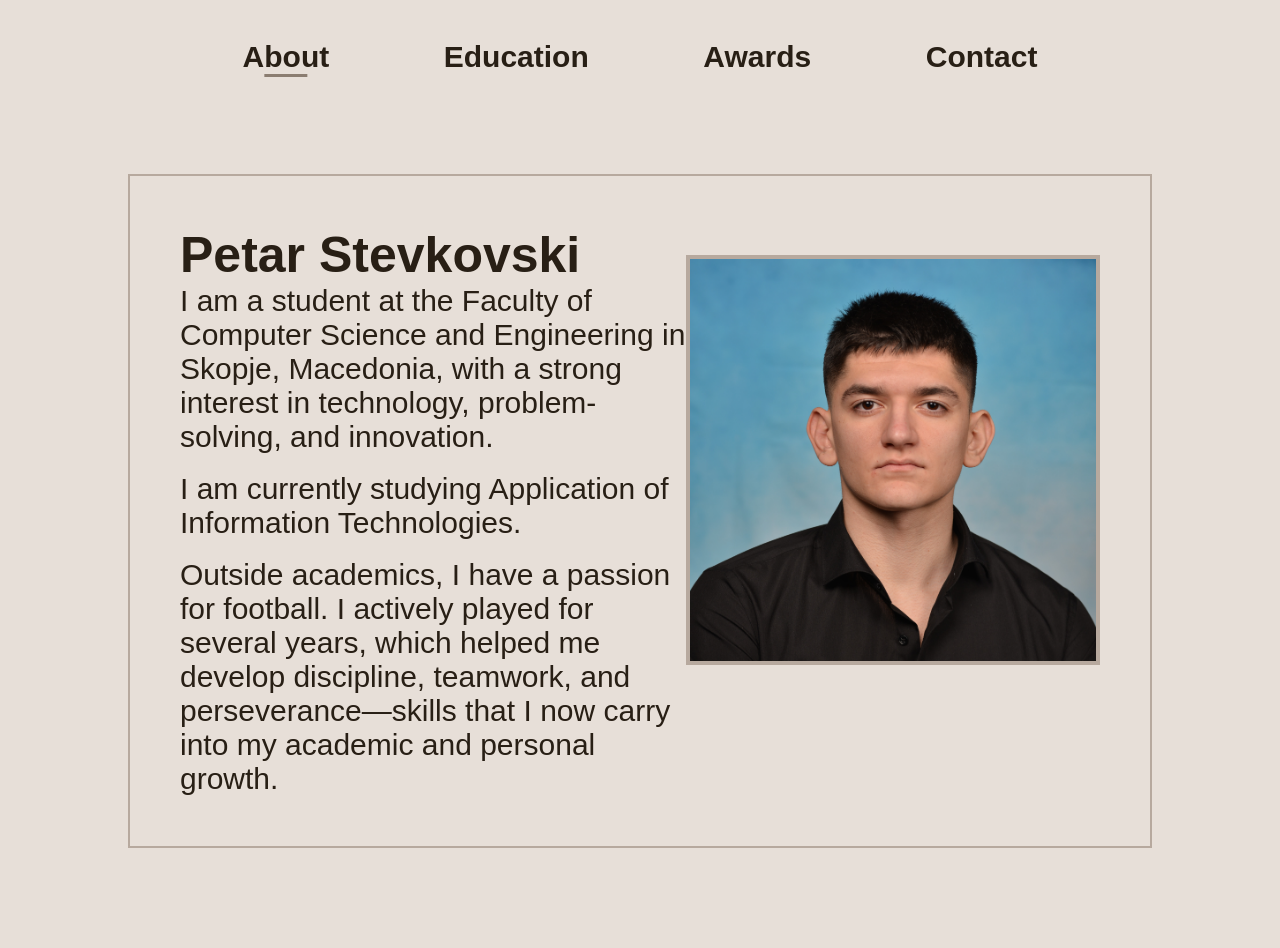
==== index.html @ 26a43f7d "Initial commit" ====
<!DOCTYPE html>
<html lang="en">
<head>
    <meta charset="UTF-8" />
    <title>About</title>
    <link rel="stylesheet" href="style.css" />
</head>
<body>
<nav class="menu">
    <ul class="nav-links">
        <li><a class="current" href="index.html">About</a></li>
        <li><a href="education.html">Education</a></li>
        <li><a href="awards.html">Awards</a></li>
        <li><a href="contact.html">Contact</a></li>
    </ul>
</nav>

<section class="content">
    <div class="content-text">
        <h1>Petar Stevkovski</h1>
        <p>I am a student at the Faculty of Computer Science and Engineering in Skopje, Macedonia, with a strong interest in technology, problem-solving, and innovation.</p>
        <br>
        <p>I am currently studying Application of Information Technologies.</p>
        <br>
        <p>Outside academics, I have a passion for football. I actively played for several years,
            which helped me develop discipline, teamwork, and perseverance—skills that I now carry into my academic and personal growth.</p>
    </div>
    <div class="content-image">
        <img src="images/me.jpg" alt="Petar Stevkovski" />
    </div>
</section>
</body>
</html>
---- style.css ----
*{
    padding: 0;
    margin: 0;
    box-sizing: border-box;
}

html {
    font-size: 16px;
}

body{
    background-color: #e7dfd8;
    font-family: 'Agrandir', 'Segoe UI', Tahoma, Geneva, Verdana, sans-serif;
    color: #281f15;
}

@font-face {
    font-family: 'Agrandir';
    src: url('fonts/Agrandir-Regular.otf') format('opentype');
    font-weight: normal;
    font-style: normal;
    font-display: swap;
}

.menu{
    display: flex;
    justify-content: center;
    align-items: center;
    width: 80%;
    margin: 2.5rem auto;
}

.nav-links{
    list-style-type: none;
    display: flex;
    flex: 1;
    justify-content: space-evenly;
}

.nav-links li a {
    color: #281f15;
    text-decoration: none;
    font-size: 1.875rem;
    position: relative;
    transition: color 0.3s ease;
    font-weight: bold;
}

.nav-links li a::after {
    content: '';
    position: absolute;
    width: 100%;
    transform: scaleX(0);
    height: 0.1875rem;
    bottom: -0.25rem;
    left: 0;
    background-color: #654f3a;
    transform-origin: right;
    transition: transform 0.3s ease;
}

.nav-links li a:hover::after {
    transform: scaleX(1);
    transform-origin: left;
}

.nav-links li a:hover {
    color: #654f3a;
}

.nav-links li a.current {
    color: #281f15 !important;
}

.nav-links li a.current::after {
    content: '';
    position: absolute;
    width: 50%;
    height: 0.1875rem;
    bottom: -0.25rem;
    left: 50%;
    background-color: #8b7d71;
    transform: translateX(-50%) scaleX(1);
    transform-origin: center;
    max-width: 3.75rem;
    min-width: 1.875rem;
}

.content{
    width: 80%;
    margin: 6.25rem auto;
    display: flex;
    border: 0.125rem solid #b7a99e;
    padding: 3.125rem;
    justify-content: space-between;
}

.content-text{
    display: flex;
    flex: 1.1;
    flex-direction: column;
}

.content-image {
    flex: 0.9;
    display: flex;
    justify-content: flex-end;
    align-items: center;
    height: 29.25rem;
}

.awards-image{
    height: 36.875rem;
}

.content-image img {
    max-height: 100%;
    max-width: 100%;
    height: auto;
    width: auto;
    display: block;
    border: 0.25rem solid #b7a99e;
    object-fit: contain;
}

.content-text h1{
    font-size: 3.125rem;
}

.content-text p{
    font-size: 1.875rem;
}

.contact-text ul {
    list-style: none;
    padding-left: 0;
    font-size: 1.5625rem;
}

.contact-icon {
    width: 2rem;
    height: 2rem;
    vertical-align: middle;
    margin-right: 0.625rem;
}

.contact-text ul li {
    display: flex;
    align-items: center;
    margin-bottom: 0.9375rem;
}

.contact-text ul li:last-child {
    margin-bottom: 0;
}

.contact-text ul li a {
    color: #281f15;
    font-size: 1.875rem;
    text-decoration: none;
    line-height: 2rem;
    transition: color 0.3s ease;
    cursor: pointer;
}

.contact-text ul li:last-child a {
    padding-top: 0.375rem;
}

.contact-text ul li a:hover {
    color: #654f3a;
}

.awards-text p {
    margin-bottom: 1.5em;
}

.awards-text p:last-child {
    margin-bottom: 0;
}

.education-text p.year{
    font-weight: bold;
}

.education-block {
    padding-bottom: 1.25rem;
    margin-bottom: 1.25rem;
    border-bottom: 0.125rem solid #b7a99e;
}

.education-block:last-child {
    border-bottom: none;
    margin-bottom: 0;
    padding-bottom: 0;
}

/* Responsive adjustments */
@media (max-width: 1200px) {
    .content, .menu {
        width: 98%;
        padding: 2.5rem;
        margin: 2.5rem auto;
    }
    .content-image {
        height: 22rem;
    }
    .awards-image {
        height: 28rem;
    }
    .content-text h1 {
        font-size: 2.5rem;
        line-height: 1.2;
    }
    .content-text p,
    .nav-links li a,
    .contact-text ul li a {
        font-size: 1.25rem;
        line-height: 1.5;
    }
}

@media (max-width: 900px) {
    .content, .menu {
        width: 100%;
        padding: 2rem;
        margin: 1.5rem auto;
    }
    .content {
        flex-direction: column;
        gap: 2rem;
    }
    .content-image,
    .awards-image {
        height: 18rem;
        margin-bottom: 1rem;
    }
    .content-text h1 {
        font-size: 2rem;
    }
    .nav-links {
        flex-direction: column;
        align-items: center;
        gap: 1rem;
    }
    .nav-links li a {
        font-size: 1.125rem;
        margin-bottom: 0.5rem;
    }
}

@media (max-width: 768px) {
    .content, .menu {
        padding: 1.5rem;
        margin: 1rem auto;
    }
    .content {
        flex-direction: column;
        gap: 1.5rem;
    }
    .content-image,
    .awards-image {
        height: 13rem;
        margin-bottom: 1rem;
    }
    .content-text h1 {
        font-size: 1.5rem;
    }
    .content-text p,
    .nav-links li a,
    .contact-text ul li a {
        font-size: 1rem;
    }
    .nav-links {
        gap: 0.5rem;
    }
}

@media (max-width: 480px) {
    .content, .menu {
        padding: 1rem;
        width: 100%;
        margin: 0.5rem auto;
    }
    .content {
        flex-direction: column;
        gap: 1rem;
        border-width: 0.0625rem;
        padding: 0.5rem;
    }
    .content-image,
    .awards-image {
        height: 8rem;
        margin-bottom: 0.5rem;
    }
    .content-text h1 {
        font-size: 1.125rem;
    }
    .content-text p,
    .nav-links li a,
    .contact-text ul li a {
        font-size: 0.875rem;
        line-height: 1.4;
    }
    .nav-links {
        gap: 0.25rem;
    }
    .contact-text ul li {
        margin-bottom: 0.5rem;
    }
    .education-block {
        padding-bottom: 0.5rem;
        margin-bottom: 0.5rem;
    }
}
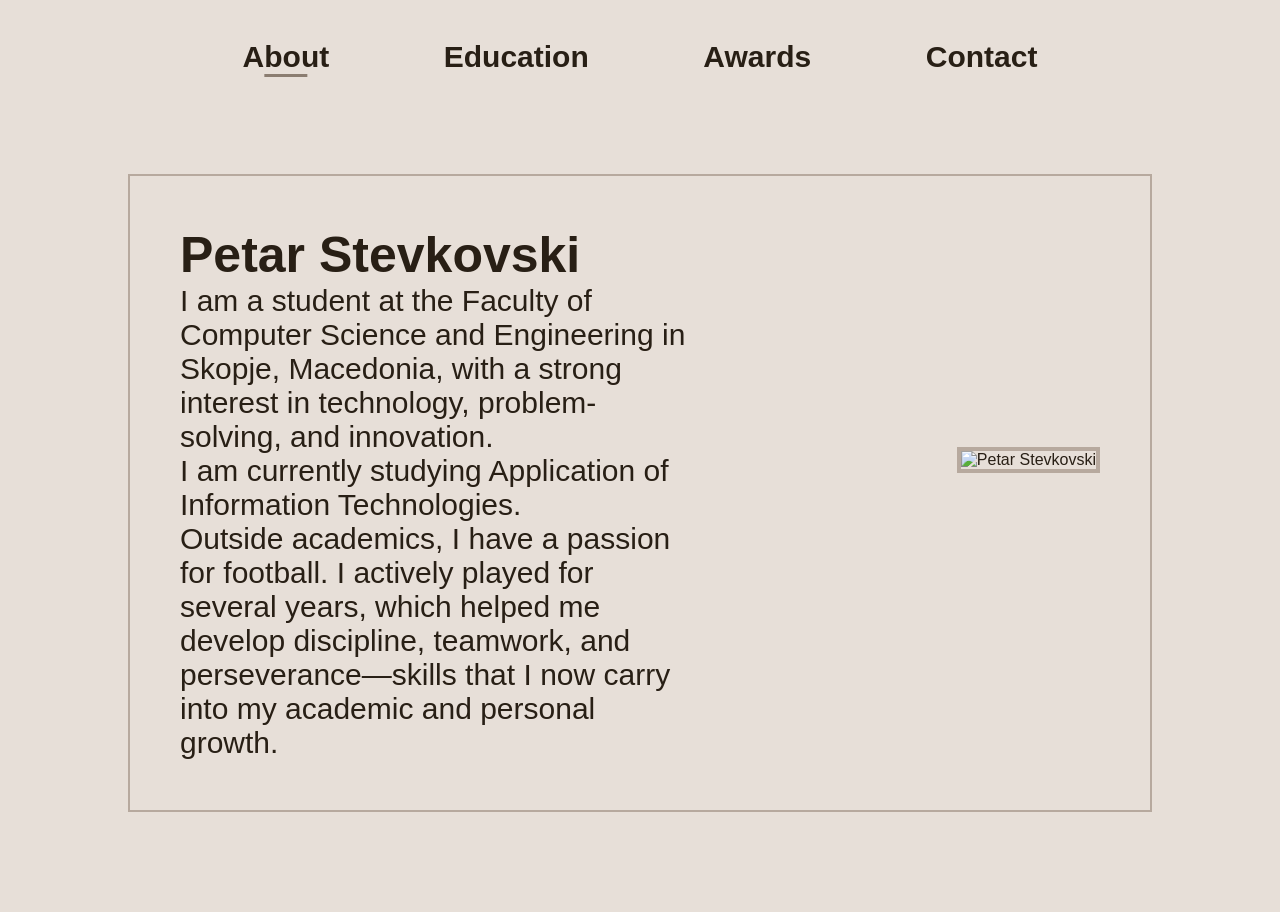
==== commit 619882b9: "add favicon and meta tags to all pages" ====
--- a/index.html
+++ b/index.html
@@ -2,8 +2,14 @@
 <html lang="en">
 <head>
     <meta charset="UTF-8" />
-    <title>About</title>
+    <title>Petar Stevkovski – About</title>
     <link rel="stylesheet" href="style.css" />
+    <meta name="viewport" content="width=device-width, initial-scale=1.0" />
+    <meta name="description" content="Personal website of Petar Stevkovski, CS student at FINKI." />
+    <link rel="apple-touch-icon" sizes="180x180" href="/apple-touch-icon.png">
+    <link rel="icon" type="image/png" sizes="32x32" href="/favicon-32x32.png">
+    <link rel="icon" type="image/png" sizes="16x16" href="/favicon-16x16.png">
+    <link rel="manifest" href="/site.webmanifest">
 </head>
 <body>
 <nav class="menu">
@@ -16,17 +22,15 @@
 </nav>
 
 <section class="content">
-    <div class="content-text">
+    <div class="content-text about-text">
         <h1>Petar Stevkovski</h1>
         <p>I am a student at the Faculty of Computer Science and Engineering in Skopje, Macedonia, with a strong interest in technology, problem-solving, and innovation.</p>
-        <br>
         <p>I am currently studying Application of Information Technologies.</p>
-        <br>
         <p>Outside academics, I have a passion for football. I actively played for several years,
             which helped me develop discipline, teamwork, and perseverance—skills that I now carry into my academic and personal growth.</p>
     </div>
     <div class="content-image">
-        <img src="images/me.jpg" alt="Petar Stevkovski" />
+        <img src="images/me.webp" alt="Petar Stevkovski" />
     </div>
 </section>
 </body>
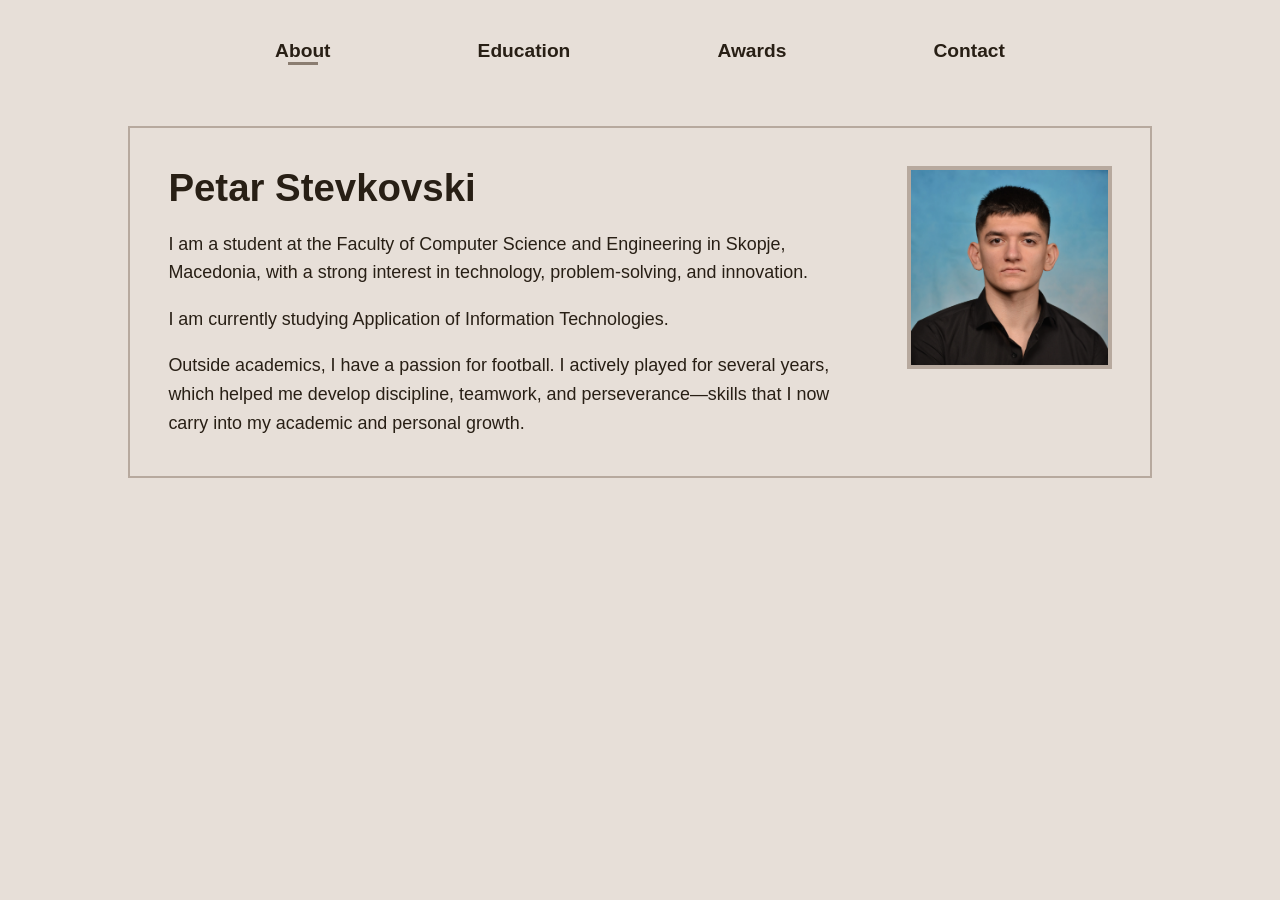
==== commit cdbd5ed4: "improve mobile layout and navigation" ====
--- a/index.html
+++ b/index.html
@@ -2,27 +2,30 @@
 <html lang="en">
 <head>
     <meta charset="UTF-8" />
-    <title>Petar Stevkovski – About</title>
+    <title>Petar Stevkovski</title>
     <link rel="stylesheet" href="style.css" />
     <meta name="viewport" content="width=device-width, initial-scale=1.0" />
-    <meta name="description" content="Personal website of Petar Stevkovski, CS student at FINKI." />
-    <link rel="apple-touch-icon" sizes="180x180" href="/apple-touch-icon.png">
-    <link rel="icon" type="image/png" sizes="32x32" href="/favicon-32x32.png">
-    <link rel="icon" type="image/png" sizes="16x16" href="/favicon-16x16.png">
-    <link rel="manifest" href="/site.webmanifest">
+    <meta name="description" content="Personal website of Petar Stevkovski, CS student at FCSE." />
+    <link rel="apple-touch-icon" sizes="180x180" href="apple-touch-icon.png">
+    <link rel="icon" type="image/png" sizes="32x32" href="favicon-32x32.png">
+    <link rel="icon" type="image/png" sizes="16x16" href="favicon-16x16.png">
+    <link rel="manifest" href="site.webmanifest">
 </head>
 <body>
+
 <nav class="menu">
+    <button class="nav-toggle" aria-label="Toggle navigation">☰</button>
     <ul class="nav-links">
-        <li><a class="current" href="index.html">About</a></li>
-        <li><a href="education.html">Education</a></li>
-        <li><a href="awards.html">Awards</a></li>
-        <li><a href="contact.html">Contact</a></li>
+        <li><a href="#about" data-page="about" class="current">About</a></li>
+        <li><a href="#education" data-page="education">Education</a></li>
+        <li><a href="#awards" data-page="awards">Awards</a></li>
+        <li><a href="#contact" data-page="contact">Contact</a></li>
     </ul>
 </nav>
 
-<section class="content">
+<section class="content page" id="about">
     <div class="content-text about-text">
+        <img src="images/me.webp" alt="Petar Stevkovski" class="about-img-mobile" />
         <h1>Petar Stevkovski</h1>
         <p>I am a student at the Faculty of Computer Science and Engineering in Skopje, Macedonia, with a strong interest in technology, problem-solving, and innovation.</p>
         <p>I am currently studying Application of Information Technologies.</p>
@@ -33,5 +36,121 @@
         <img src="images/me.webp" alt="Petar Stevkovski" />
     </div>
 </section>
+
+<section class="content page hidden" id="education">
+    <div class="content-text education-text">
+        <h1>Education</h1>
+
+        <div class="education-block">
+            <p class="year">2024 – Current</p>
+            <p>Bachelor of Science in Software Engineering and Information Technologies (240 ECTS), Faculty of Computer Science and Engineering</p>
+        </div>
+
+        <div class="education-block">
+            <p class="year">2020 – 2024</p>
+            <p>High School "Georgi Dimitrov", Skopje</p>
+            <p>Average grade: 4.97</p>
+        </div>
+
+        <div class="education-block">
+            <p class="year">2011 – 2020</p>
+            <p>Elementary School "Blazhe Koneski", Skopje</p>
+            <p>Average grade: 5.00</p>
+            <p>Certificate of praise for excellent success and behavior</p>
+        </div>
+    </div>
+</section>
+
+<section class="content page hidden" id="awards">
+    <div class="content-text education-text">
+        <h1>Awards</h1>
+
+        <div class="education-block">
+            <p class="year">2024</p>
+            <p>Second place in the RoboMac Junior 2024 competition in robotics, artificial intelligence, and electronics in the category autonomous mobile robotics.</p>
+        </div>
+
+        <div class="education-block">
+            <p class="year">2022</p>
+            <p>Second place in the regional English language competition for second-year high school students.</p>
+        </div>
+
+        <div class="education-block">
+            <p class="year">2018</p>
+            <p>Third place in Computer Technology at the 55th National Competition of Young Technicians and Natural Scientists of Macedonia.</p>
+        </div>
+    </div>
+</section>
+
+<section class="content page hidden" id="contact">
+    <div class="content-text contact-text">
+        <h1>Contact</h1>
+        <ul>
+            <li>
+                <img src="images/email.svg" alt="Email" class="contact-icon">
+                <a href="mailto:petar.stevkovski@students.finki.ukim.mk">petar.stevkovski@students.finki.ukim.mk</a>
+            </li>
+            <li>
+                <img src="images/github.svg" alt="GitHub" class="contact-icon">
+                <a href="https://github.com/p-stevkovski" target="_blank">p-stevkovski</a>
+            </li>
+            <li>
+                <img src="images/linkedin.svg" alt="LinkedIn" class="contact-icon">
+                <a href="https://www.linkedin.com/in/petar-stevkovski-819b53302/" target="_blank">Petar Stevkovski</a>
+            </li>
+        </ul>
+    </div>
+</section>
+
+<script>
+    const toggle = document.querySelector('.nav-toggle');
+    const navLinks = document.querySelector('.nav-links');
+    const pages = document.querySelectorAll('.page');
+    const navAnchors = document.querySelectorAll('.nav-links a');
+
+    toggle.addEventListener('click', () => {
+        navLinks.classList.toggle('open');
+        toggle.textContent = navLinks.classList.contains('open') ? '✕' : '☰';
+    });
+
+    function showPage(id) {
+        pages.forEach(p => p.classList.add('hidden'));
+        const target = document.getElementById(id);
+        if (target) target.classList.remove('hidden');
+
+        navAnchors.forEach(a => {
+            a.classList.toggle('current', a.dataset.page === id);
+        });
+
+        const titles = {
+            about: 'Petar Stevkovski – About',
+            education: 'Petar Stevkovski – Education',
+            awards: 'Petar Stevkovski – Awards',
+            contact: 'Petar Stevkovski – Contact'
+        };
+        document.title = titles[id] || 'Petar Stevkovski';
+
+        history.pushState(null, '', '#' + id);
+
+        navLinks.classList.remove('open');
+        toggle.textContent = '☰';
+    }
+
+    navAnchors.forEach(a => {
+        a.addEventListener('click', (e) => {
+            e.preventDefault();
+            showPage(a.dataset.page);
+        });
+    });
+
+    window.addEventListener('popstate', () => {
+        const id = location.hash.replace('#', '') || 'about';
+        showPage(id);
+    });
+
+    const initialPage = location.hash.replace('#', '') || 'about';
+    showPage(initialPage);
+</script>
+
 </body>
-</html>
+</html>
--- a/style.css
+++ b/style.css
@@ -2,6 +2,7 @@
     padding: 0;
     margin: 0;
     box-sizing: border-box;
+    -webkit-tap-highlight-color: transparent;
 }
 
 html {
@@ -22,11 +23,15 @@
     font-display: swap;
 }
 
+.hidden {
+    display: none !important;
+}
+
 .menu{
     display: flex;
     justify-content: center;
     align-items: center;
-    width: 80%;
+    width: min(80%, 1400px);
     margin: 2.5rem auto;
 }
 
@@ -40,7 +45,7 @@
 .nav-links li a {
     color: #281f15;
     text-decoration: none;
-    font-size: 1.875rem;
+    font-size: clamp(1rem, 1.5vw, 1.875rem);
     position: relative;
     transition: color 0.3s ease;
     font-weight: bold;
@@ -87,54 +92,62 @@
 }
 
 .content{
-    width: 80%;
-    margin: 6.25rem auto;
+    width: min(80%, 1400px);
+    margin: 4rem auto;
     display: flex;
     border: 0.125rem solid #b7a99e;
-    padding: 3.125rem;
+    padding: clamp(1.5rem, 3vw, 3.125rem);
     justify-content: space-between;
+    gap: 2rem;
 }
 
 .content-text{
     display: flex;
-    flex: 1.1;
+    flex: 1;
     flex-direction: column;
+    min-width: 0;
+}
+
+.about-text p {
+    margin-bottom: 1em;
+}
+
+.about-text p:last-child {
+    margin-bottom: 0;
 }
 
 .content-image {
-    flex: 0.9;
+    flex: 0 0 auto;
+    padding: 0 0 0 2rem;
     display: flex;
     justify-content: flex-end;
-    align-items: center;
-    height: 29.25rem;
-}
-
-.awards-image{
-    height: 36.875rem;
+    align-items: flex-start;
+}
+.about-img-mobile {
+    display: none;
 }
 
 .content-image img {
-    max-height: 100%;
-    max-width: 100%;
+    width: clamp(8rem, 16vw, 18rem);
     height: auto;
-    width: auto;
+    object-fit: contain;
+    border: 0.25rem solid #b7a99e;
     display: block;
-    border: 0.25rem solid #b7a99e;
-    object-fit: contain;
 }
 
 .content-text h1{
-    font-size: 3.125rem;
+    font-size: clamp(1.5rem, 3vw, 3.125rem);
+    margin-bottom: 0.5em;
 }
 
 .content-text p{
-    font-size: 1.875rem;
+    font-size: clamp(0.9rem, 1.4vw, 1.875rem);
+    line-height: 1.6;
 }
 
 .contact-text ul {
     list-style: none;
     padding-left: 0;
-    font-size: 1.5625rem;
 }
 
 .contact-icon {
@@ -142,6 +155,7 @@
     height: 2rem;
     vertical-align: middle;
     margin-right: 0.625rem;
+    flex-shrink: 0;
 }
 
 .contact-text ul li {
@@ -156,15 +170,12 @@
 
 .contact-text ul li a {
     color: #281f15;
-    font-size: 1.875rem;
+    font-size: clamp(0.9rem, 1.4vw, 1.875rem);
     text-decoration: none;
-    line-height: 2rem;
+    line-height: 1.5;
     transition: color 0.3s ease;
     cursor: pointer;
-}
-
-.contact-text ul li:last-child a {
-    padding-top: 0.375rem;
+    word-break: break-word;
 }
 
 .contact-text ul li a:hover {
@@ -195,115 +206,131 @@
     padding-bottom: 0;
 }
 
-/* Responsive adjustments */
-@media (max-width: 1200px) {
+.nav-toggle {
+    display: none;
+    background: none;
+    border: none;
+    font-size: 2rem;
+    cursor: pointer;
+    color: #281f15;
+}
+
+.nav-links li {
+    opacity: 1;
+    transform: translateY(0);
+    transition: opacity 0.3s ease, transform 0.3s ease;
+}
+
+@media (max-width: 768px) {
     .content, .menu {
-        width: 98%;
-        padding: 2.5rem;
-        margin: 2.5rem auto;
-    }
-    .content-image {
-        height: 22rem;
-    }
-    .awards-image {
-        height: 28rem;
+        width: 95%;
+    }
+    .menu {
+        padding: 0;
+        margin: 0.75rem auto 0.25rem;
+        flex-direction: column;
+        align-items: flex-start;
+        position: relative;
+    }
+    .content {
+        padding: 1.5rem;
+        margin: 0.25rem auto 1rem;
+        gap: 1rem;
     }
     .content-text h1 {
-        font-size: 2.5rem;
-        line-height: 1.2;
+        font-size: 1.75rem;
     }
     .content-text p,
-    .nav-links li a,
     .contact-text ul li a {
-        font-size: 1.25rem;
+        font-size: 1rem;
         line-height: 1.5;
     }
-}
-
-@media (max-width: 900px) {
-    .content, .menu {
-        width: 100%;
-        padding: 2rem;
-        margin: 1.5rem auto;
-    }
-    .content {
-        flex-direction: column;
-        gap: 2rem;
-    }
-    .content-image,
-    .awards-image {
-        height: 18rem;
-        margin-bottom: 1rem;
-    }
-    .content-text h1 {
-        font-size: 2rem;
+    .nav-toggle {
+        display: block;
     }
     .nav-links {
         flex-direction: column;
-        align-items: center;
+        width: 100%;
         gap: 1rem;
+        padding: 1rem 0;
+        max-height: 0;
+        overflow: hidden;
+        transition: max-height 0.3s ease;
     }
     .nav-links li a {
-        font-size: 1.125rem;
+        font-size: 1rem;
+    }
+    .nav-links.open {
+        max-height: 20rem;
+    }
+    .nav-links li {
+        opacity: 0;
+        transform: translateY(-0.5rem);
+    }
+    .nav-links.open li {
+        opacity: 1;
+        transform: translateY(0);
+    }
+}
+
+@media (max-width: 480px) {
+    .content, .menu {
+        width: 95%;
+    }
+    .nav-toggle {
+        font-size: 2.25rem;
+    }
+    .nav-links {
+        padding: 0;
+    }
+    .nav-links li {
+        text-align: right;
+    }
+
+    .nav-links li:first-child {
+        margin-top: 0.5rem;
+    }
+
+    .nav-links li:last-child {
         margin-bottom: 0.5rem;
     }
-}
-
-@media (max-width: 768px) {
-    .content, .menu {
-        padding: 1.5rem;
-        margin: 1rem auto;
+
+    .nav-links li a {
+        font-size: 1.25rem;
+    }
+
+    .menu {
+        padding: 0;
+        margin: 0.25rem auto 0.25rem;
+        margin-right: 0.5rem;
+        align-items: flex-end;
     }
     .content {
-        flex-direction: column;
-        gap: 1.5rem;
-    }
-    .content-image,
-    .awards-image {
-        height: 13rem;
-        margin-bottom: 1rem;
+        padding: 1rem;
+        margin: 0.25rem auto 0.5rem;
+        border-width: 0.0625rem;
+    }
+    .content-image {
+        display: none;
+    }
+    .about-img-mobile {
+        display: block;
+        float: right;
+        width: 7rem;
+        border: 0.25rem solid #b7a99e;
+        margin-left: 0.75rem;
+        margin-bottom: 0.5rem;
+    }
+    .content-text {
+        display: block;
     }
     .content-text h1 {
         font-size: 1.5rem;
     }
     .content-text p,
-    .nav-links li a,
     .contact-text ul li a {
         font-size: 1rem;
-    }
-    .nav-links {
-        gap: 0.5rem;
-    }
-}
-
-@media (max-width: 480px) {
-    .content, .menu {
-        padding: 1rem;
-        width: 100%;
-        margin: 0.5rem auto;
-    }
-    .content {
-        flex-direction: column;
-        gap: 1rem;
-        border-width: 0.0625rem;
-        padding: 0.5rem;
-    }
-    .content-image,
-    .awards-image {
-        height: 8rem;
-        margin-bottom: 0.5rem;
-    }
-    .content-text h1 {
-        font-size: 1.125rem;
-    }
-    .content-text p,
-    .nav-links li a,
-    .contact-text ul li a {
-        font-size: 0.875rem;
         line-height: 1.4;
-    }
-    .nav-links {
-        gap: 0.25rem;
     }
     .contact-text ul li {
         margin-bottom: 0.5rem;
@@ -311,5 +338,12 @@
     .education-block {
         padding-bottom: 0.5rem;
         margin-bottom: 0.5rem;
-    }
-}+        border-bottom-width: 0.0625rem;
+    }
+}
+
+@media (max-width: 360px) {
+    .contact-text ul li a {
+        font-size: 0.875rem;
+    }
+}
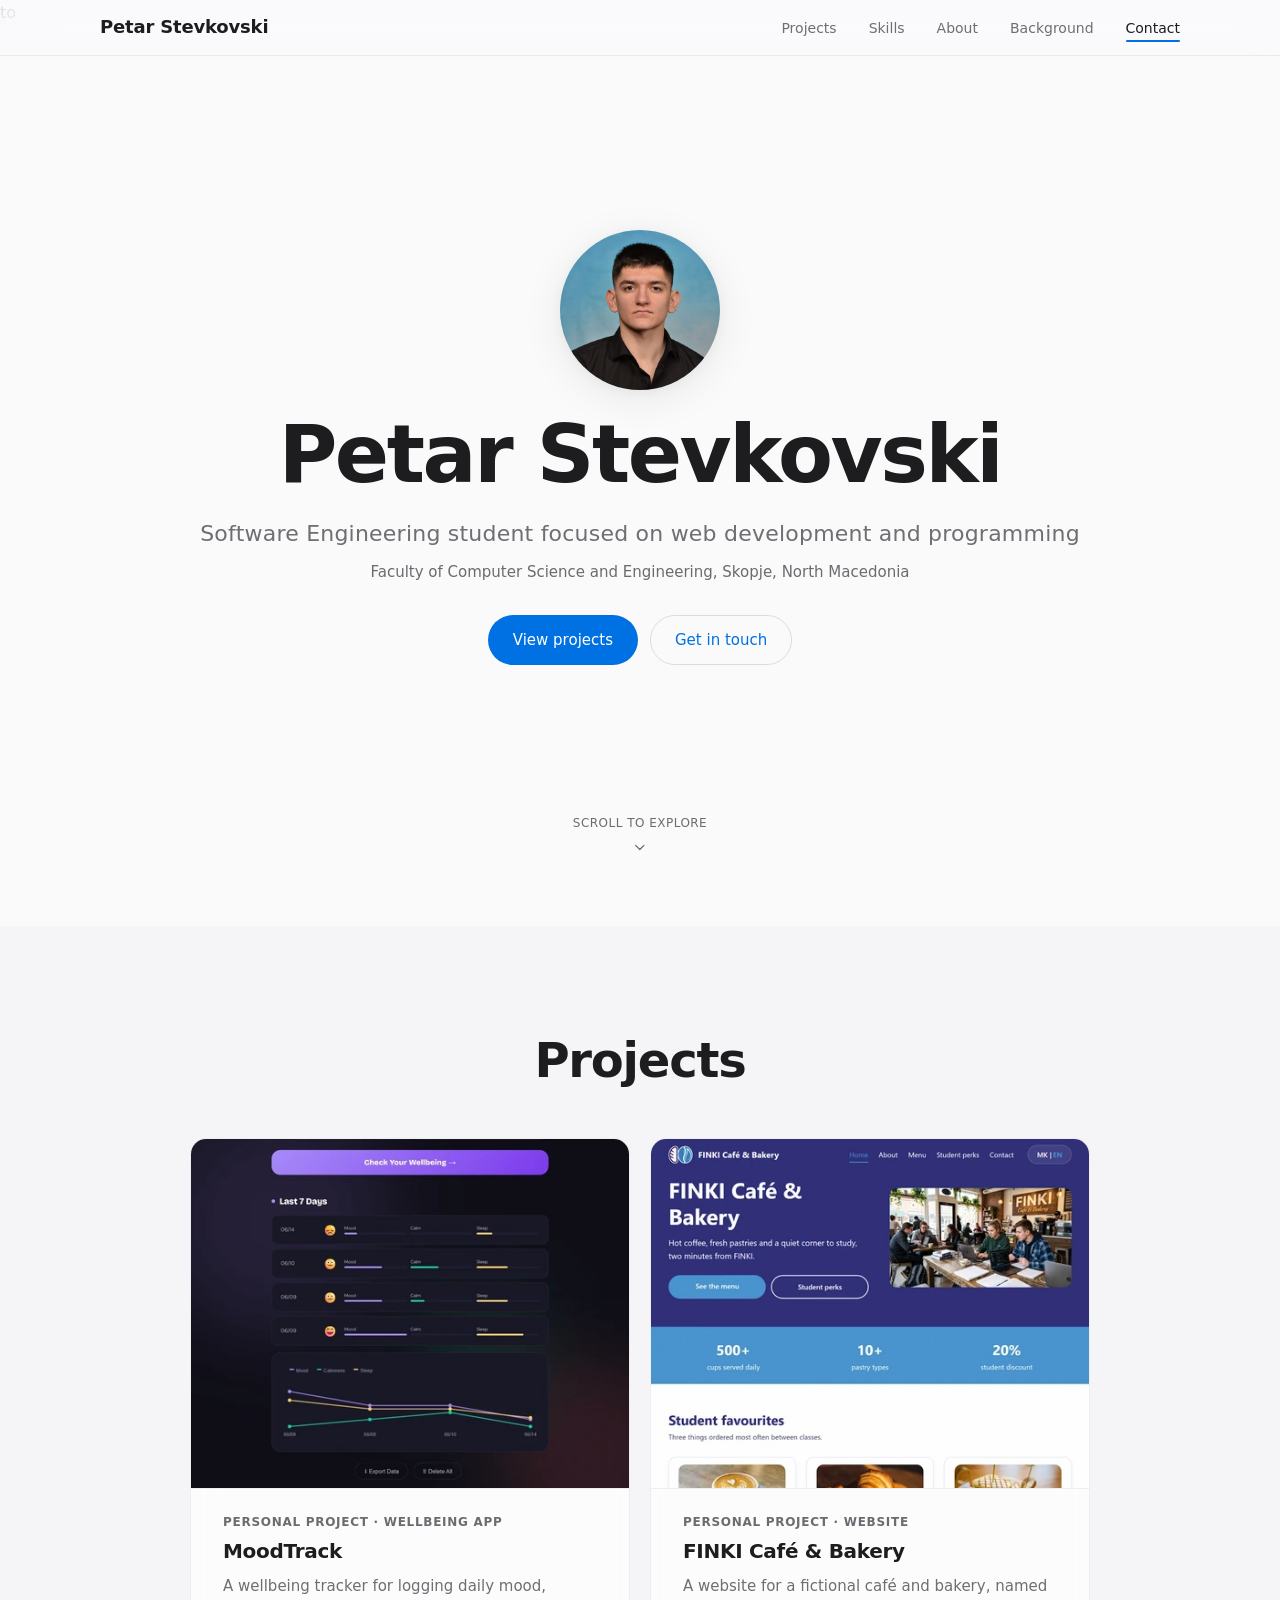
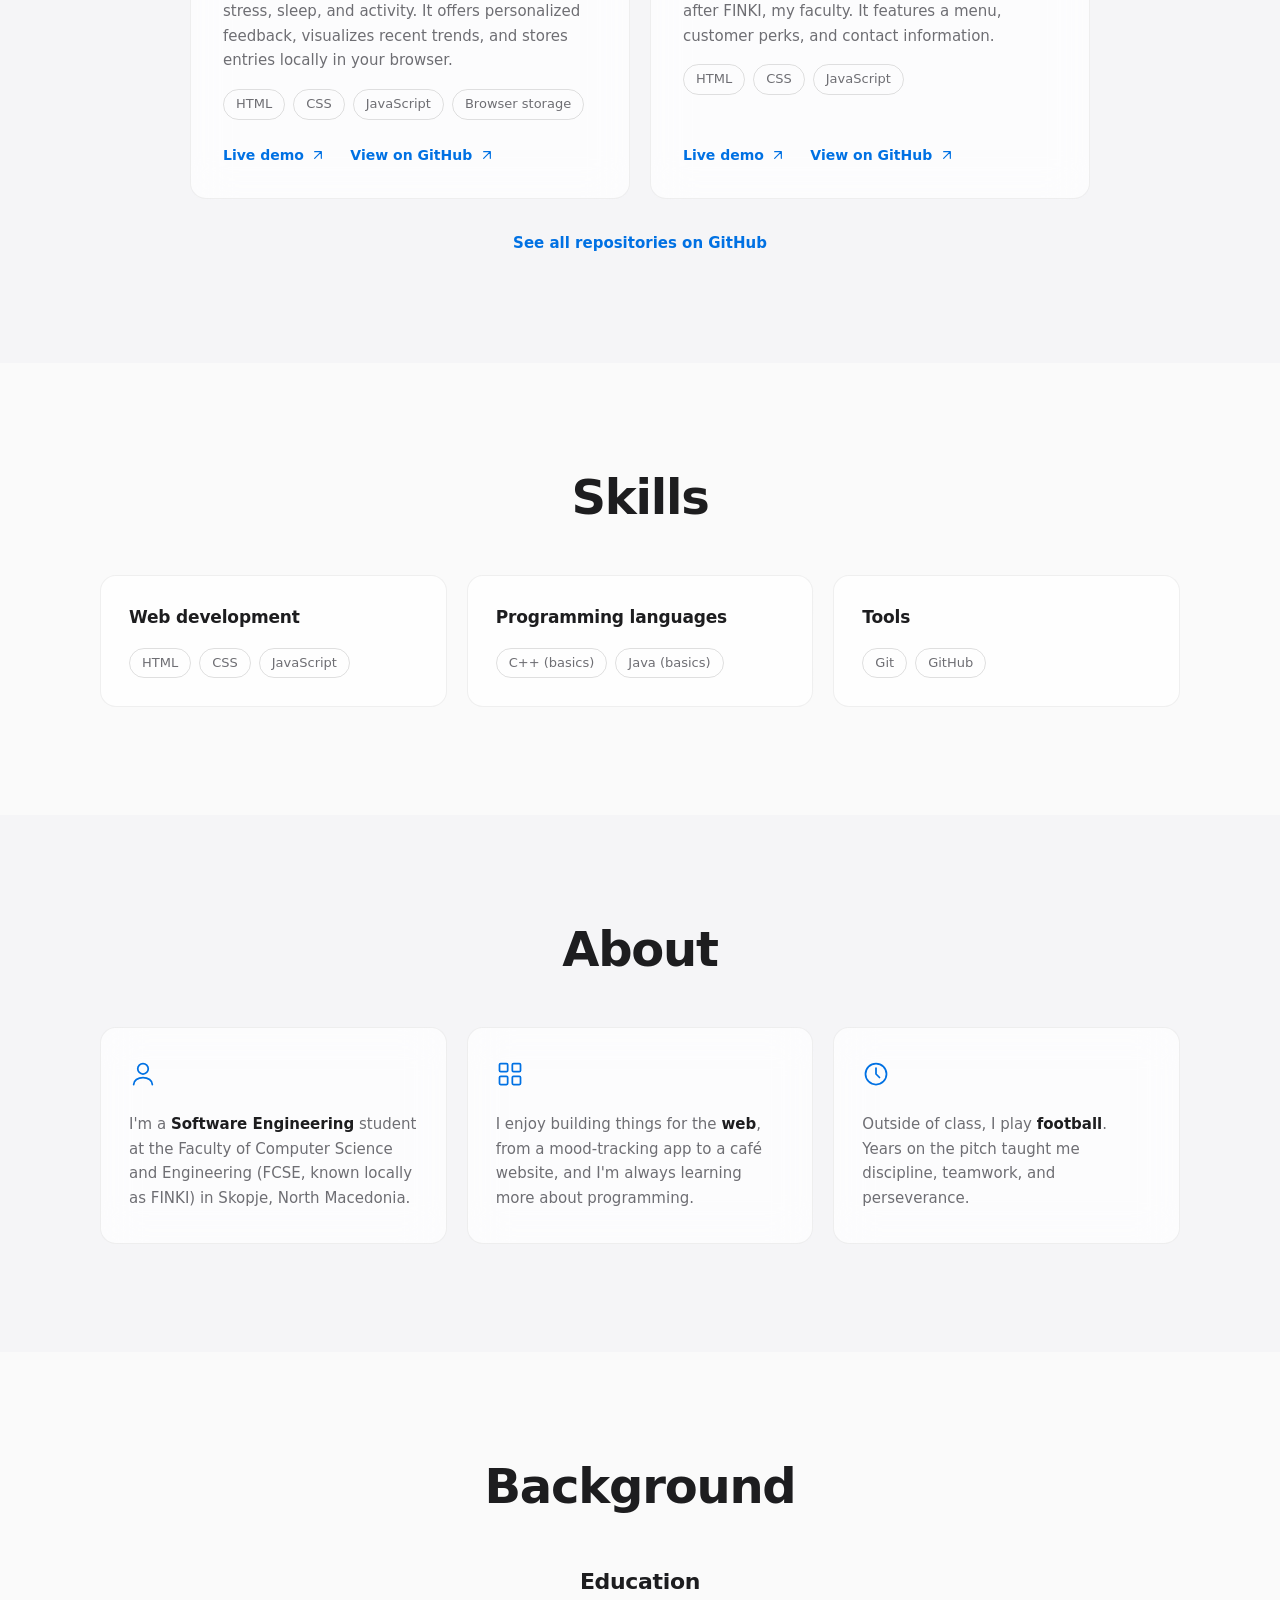
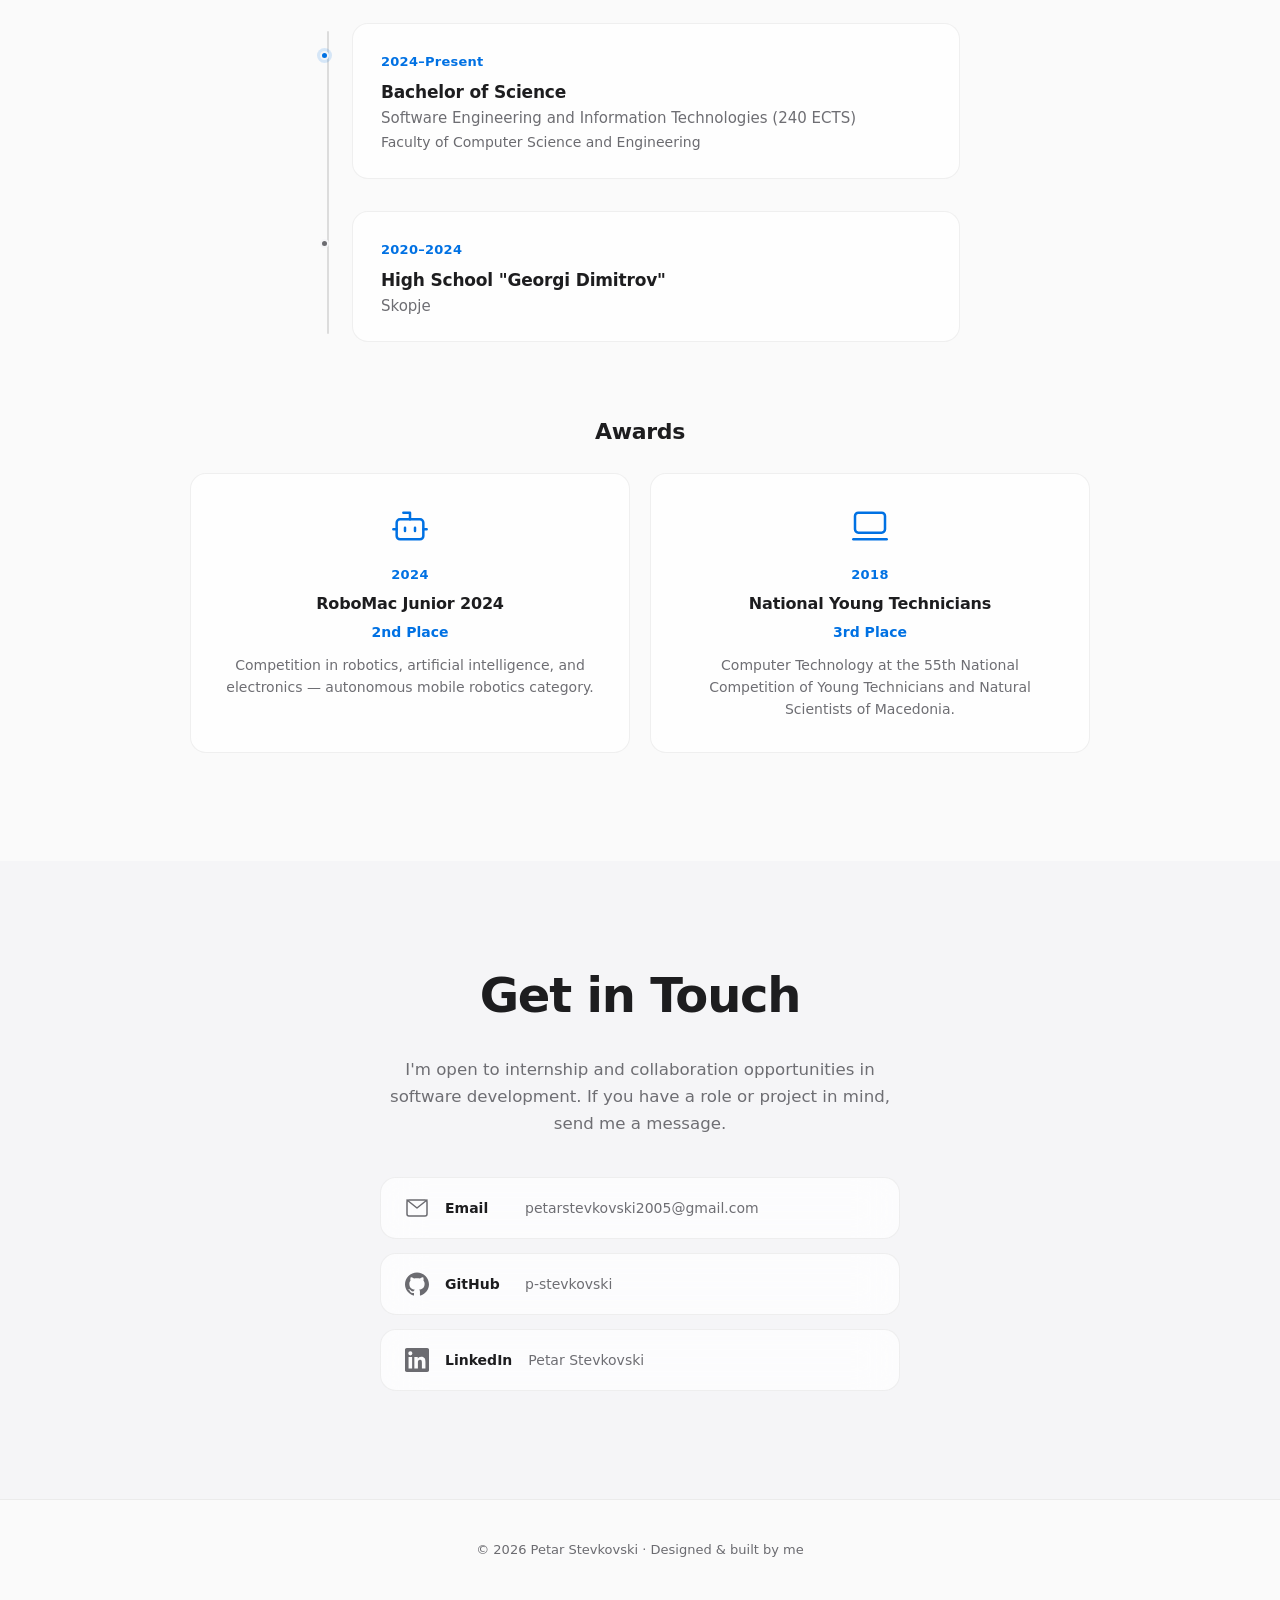
==== commit 7c077be1: "Redesign website and add new sections" ====
--- a/index.html
+++ b/index.html
@@ -2,155 +2,252 @@
 <html lang="en">
 <head>
     <meta charset="UTF-8" />
-    <title>Petar Stevkovski</title>
-    <link rel="stylesheet" href="style.css" />
     <meta name="viewport" content="width=device-width, initial-scale=1.0" />
-    <meta name="description" content="Personal website of Petar Stevkovski, CS student at FCSE." />
+    <title>Petar Stevkovski — Software Engineering Student in Skopje</title>
+    <meta name="description" content="Petar Stevkovski is a Software Engineering student at the Faculty of Computer Science and Engineering (FCSE) in Skopje, building web apps and learning programming, including projects like MoodTrack." />
+    <meta name="color-scheme" content="light dark" />
+    <meta name="theme-color" content="#fafafa" media="(prefers-color-scheme: light)" />
+    <meta name="theme-color" content="#101012" media="(prefers-color-scheme: dark)" />
+    <meta property="og:title" content="Petar Stevkovski — Software Engineering Student" />
+    <meta property="og:description" content="Projects, skills, and background of Petar Stevkovski, Software Engineering student at FCSE Skopje." />
+    <meta property="og:type" content="website" />
+    <meta property="og:image" content="og-image.png" /> to <meta property="og:image" content="https://p-stevkovski.github.io/og-image.png" />
+    <meta property="og:url" content="https://p-stevkovski.github.io/" />
+    <meta property="og:image:alt" content="Petar Stevkovski — Software Engineering Student" />
+    <meta name="twitter:card" content="summary_large_image" />
     <link rel="apple-touch-icon" sizes="180x180" href="apple-touch-icon.png">
     <link rel="icon" type="image/png" sizes="32x32" href="favicon-32x32.png">
     <link rel="icon" type="image/png" sizes="16x16" href="favicon-16x16.png">
     <link rel="manifest" href="site.webmanifest">
+    <link rel="stylesheet" href="style.css" />
 </head>
 <body>
 
-<nav class="menu">
-    <button class="nav-toggle" aria-label="Toggle navigation">☰</button>
-    <ul class="nav-links">
-        <li><a href="#about" data-page="about" class="current">About</a></li>
-        <li><a href="#education" data-page="education">Education</a></li>
-        <li><a href="#awards" data-page="awards">Awards</a></li>
-        <li><a href="#contact" data-page="contact">Contact</a></li>
-    </ul>
-</nav>
-
-<section class="content page" id="about">
-    <div class="content-text about-text">
-        <img src="images/me.webp" alt="Petar Stevkovski" class="about-img-mobile" />
-        <h1>Petar Stevkovski</h1>
-        <p>I am a student at the Faculty of Computer Science and Engineering in Skopje, Macedonia, with a strong interest in technology, problem-solving, and innovation.</p>
-        <p>I am currently studying Application of Information Technologies.</p>
-        <p>Outside academics, I have a passion for football. I actively played for several years,
-            which helped me develop discipline, teamwork, and perseverance—skills that I now carry into my academic and personal growth.</p>
-    </div>
-    <div class="content-image">
-        <img src="images/me.webp" alt="Petar Stevkovski" />
-    </div>
-</section>
-
-<section class="content page hidden" id="education">
-    <div class="content-text education-text">
-        <h1>Education</h1>
-
-        <div class="education-block">
-            <p class="year">2024 – Current</p>
-            <p>Bachelor of Science in Software Engineering and Information Technologies (240 ECTS), Faculty of Computer Science and Engineering</p>
-        </div>
-
-        <div class="education-block">
-            <p class="year">2020 – 2024</p>
-            <p>High School "Georgi Dimitrov", Skopje</p>
-            <p>Average grade: 4.97</p>
-        </div>
-
-        <div class="education-block">
-            <p class="year">2011 – 2020</p>
-            <p>Elementary School "Blazhe Koneski", Skopje</p>
-            <p>Average grade: 5.00</p>
-            <p>Certificate of praise for excellent success and behavior</p>
-        </div>
-    </div>
-</section>
-
-<section class="content page hidden" id="awards">
-    <div class="content-text education-text">
-        <h1>Awards</h1>
-
-        <div class="education-block">
-            <p class="year">2024</p>
-            <p>Second place in the RoboMac Junior 2024 competition in robotics, artificial intelligence, and electronics in the category autonomous mobile robotics.</p>
-        </div>
-
-        <div class="education-block">
-            <p class="year">2022</p>
-            <p>Second place in the regional English language competition for second-year high school students.</p>
-        </div>
-
-        <div class="education-block">
-            <p class="year">2018</p>
-            <p>Third place in Computer Technology at the 55th National Competition of Young Technicians and Natural Scientists of Macedonia.</p>
-        </div>
-    </div>
-</section>
-
-<section class="content page hidden" id="contact">
-    <div class="content-text contact-text">
-        <h1>Contact</h1>
-        <ul>
-            <li>
-                <img src="images/email.svg" alt="Email" class="contact-icon">
-                <a href="mailto:petar.stevkovski@students.finki.ukim.mk">petar.stevkovski@students.finki.ukim.mk</a>
-            </li>
-            <li>
-                <img src="images/github.svg" alt="GitHub" class="contact-icon">
-                <a href="https://github.com/p-stevkovski" target="_blank">p-stevkovski</a>
-            </li>
-            <li>
-                <img src="images/linkedin.svg" alt="LinkedIn" class="contact-icon">
-                <a href="https://www.linkedin.com/in/petar-stevkovski-819b53302/" target="_blank">Petar Stevkovski</a>
-            </li>
+<!-- Skip to content -->
+<a href="#main" class="skip-link">Skip to content</a>
+
+<!-- Navigation -->
+<header class="navbar" role="banner">
+    <nav class="navbar-inner" aria-label="Main navigation">
+        <a href="#hero" class="navbar-brand">Petar Stevkovski</a>
+        <button class="nav-toggle" aria-label="Open navigation menu" aria-expanded="false" aria-controls="nav-links">
+            <span class="hamburger-line"></span>
+            <span class="hamburger-line"></span>
+        </button>
+        <ul class="nav-links" id="nav-links" role="list">
+            <li><a href="#projects" class="nav-link" data-section="projects">Projects</a></li>
+            <li><a href="#skills" class="nav-link" data-section="skills">Skills</a></li>
+            <li><a href="#about" class="nav-link" data-section="about">About</a></li>
+            <li><a href="#background" class="nav-link" data-section="background">Background</a></li>
+            <li><a href="#contact" class="nav-link" data-section="contact">Contact</a></li>
         </ul>
-    </div>
-</section>
-
-<script>
-    const toggle = document.querySelector('.nav-toggle');
-    const navLinks = document.querySelector('.nav-links');
-    const pages = document.querySelectorAll('.page');
-    const navAnchors = document.querySelectorAll('.nav-links a');
-
-    toggle.addEventListener('click', () => {
-        navLinks.classList.toggle('open');
-        toggle.textContent = navLinks.classList.contains('open') ? '✕' : '☰';
-    });
-
-    function showPage(id) {
-        pages.forEach(p => p.classList.add('hidden'));
-        const target = document.getElementById(id);
-        if (target) target.classList.remove('hidden');
-
-        navAnchors.forEach(a => {
-            a.classList.toggle('current', a.dataset.page === id);
-        });
-
-        const titles = {
-            about: 'Petar Stevkovski – About',
-            education: 'Petar Stevkovski – Education',
-            awards: 'Petar Stevkovski – Awards',
-            contact: 'Petar Stevkovski – Contact'
-        };
-        document.title = titles[id] || 'Petar Stevkovski';
-
-        history.pushState(null, '', '#' + id);
-
-        navLinks.classList.remove('open');
-        toggle.textContent = '☰';
-    }
-
-    navAnchors.forEach(a => {
-        a.addEventListener('click', (e) => {
-            e.preventDefault();
-            showPage(a.dataset.page);
-        });
-    });
-
-    window.addEventListener('popstate', () => {
-        const id = location.hash.replace('#', '') || 'about';
-        showPage(id);
-    });
-
-    const initialPage = location.hash.replace('#', '') || 'about';
-    showPage(initialPage);
-</script>
-
+    </nav>
+</header>
+
+<main id="main">
+
+    <!-- Hero -->
+    <section class="hero" id="hero">
+        <div class="hero-content">
+            <div class="hero-photo-wrap reveal">
+                <img src="images/me.webp" alt="Portrait of Petar Stevkovski" class="hero-photo" width="160" height="160" />
+            </div>
+            <h1 class="hero-title reveal">Petar Stevkovski</h1>
+            <p class="hero-subtitle reveal">Software Engineering student focused on web development and programming</p>
+            <p class="hero-meta reveal">Faculty of Computer Science and Engineering, Skopje, North Macedonia</p>
+            <div class="hero-ctas reveal">
+                <a class="btn btn-primary" href="#projects">View projects</a>
+                <a class="btn btn-secondary" href="#contact">Get in touch</a>
+            </div>
+        </div>
+        <a class="scroll-hint" href="#projects" aria-label="Scroll to the Projects section">
+            <span class="scroll-hint-content">
+                <span>Scroll to explore</span>
+                <svg aria-hidden="true" width="20" height="20" viewBox="0 0 24 24" fill="none" stroke="currentColor" stroke-width="1.5" stroke-linecap="round" stroke-linejoin="round"><path d="M7 10l5 5 5-5"/></svg>
+            </span>
+        </a>
+    </section>
+
+    <!-- Projects -->
+    <section class="section section-alt" id="projects">
+        <div class="section-inner">
+            <h2 class="section-heading reveal">Projects</h2>
+            <div class="projects-grid">
+                <article class="project-card glass-card reveal">
+                    <img class="project-preview" src="images/moodtrack-960.webp" srcset="images/moodtrack-480.webp 480w, images/moodtrack-960.webp 960w" sizes="(max-width: 768px) 85vw, 440px" alt="Screenshot of the MoodTrack app showing the mood logging form and recent trends" width="960" height="768" loading="lazy" />
+                    <div class="project-icon" aria-hidden="true">
+                        <svg width="28" height="28" viewBox="0 0 24 24" fill="none" stroke="currentColor" stroke-width="1.7" stroke-linecap="round" stroke-linejoin="round"><path d="M20.8 4.6a5.5 5.5 0 0 0-7.8 0L12 5.7l-1.1-1.1a5.5 5.5 0 0 0-7.8 7.8l1.1 1.1L12 21l7.8-7.5 1.1-1.1a5.5 5.5 0 0 0-.1-7.8Z"/><path d="M8 12h2l1.2-2.5L13 15l1.2-3H16"/></svg>
+                    </div>
+                    <p class="project-type">Personal project · Wellbeing app</p>
+                    <h3 class="project-title">MoodTrack</h3>
+                    <p class="project-description">A wellbeing tracker for logging daily mood, stress, sleep, and activity. It offers personalized feedback, visualizes recent trends, and stores entries locally in your browser.</p>
+                    <ul class="tag-list project-tags" aria-label="Technologies"><li>HTML</li><li>CSS</li><li>JavaScript</li><li>Browser storage</li></ul>
+                    <div class="project-links">
+                        <a class="project-link" href="https://p-stevkovski.github.io/mood-track/" target="_blank" rel="noopener noreferrer">
+                        Live demo
+                        <svg aria-hidden="true" width="16" height="16" viewBox="0 0 24 24" fill="none" stroke="currentColor" stroke-width="1.8" stroke-linecap="round" stroke-linejoin="round"><path d="M7 17 17 7M7 7h10v10"/></svg>
+                    </a>
+                        <a class="project-link" href="https://github.com/p-stevkovski/mood-track" target="_blank" rel="noopener noreferrer">
+                        View on GitHub
+                        <svg aria-hidden="true" width="16" height="16" viewBox="0 0 24 24" fill="none" stroke="currentColor" stroke-width="1.8" stroke-linecap="round" stroke-linejoin="round"><path d="M7 17 17 7M7 7h10v10"/></svg>
+                    </a>
+                    </div>
+                </article>
+                <article class="project-card glass-card reveal">
+                    <img class="project-preview" src="images/finki-cafe-960.webp" srcset="images/finki-cafe-480.webp 480w, images/finki-cafe-960.webp 960w" sizes="(max-width: 768px) 85vw, 440px" alt="Screenshot of the FINKI Café &amp; Bakery website home page" width="960" height="768" loading="lazy" />
+                    <div class="project-icon" aria-hidden="true">
+                        <svg width="28" height="28" viewBox="0 0 24 24" fill="none" stroke="currentColor" stroke-width="1.7" stroke-linecap="round" stroke-linejoin="round"><path d="M4 8h16l-1.2 12H5.2L4 8Z"/><path d="M9 8a3 3 0 0 1 6 0M8 12v.01M16 12v.01M8 16h8"/></svg>
+                    </div>
+                    <p class="project-type">Personal project · Website</p>
+                    <h3 class="project-title">FINKI Café &amp; Bakery</h3>
+                    <p class="project-description">A website for a fictional café and bakery, named after FINKI, my faculty. It features a menu, customer perks, and contact information.</p>
+                    <ul class="tag-list project-tags" aria-label="Technologies"><li>HTML</li><li>CSS</li><li>JavaScript</li></ul>
+                    <div class="project-links">
+                        <a class="project-link" href="https://p-stevkovski.github.io/finki-cafe/" target="_blank" rel="noopener noreferrer">
+                        Live demo
+                        <svg aria-hidden="true" width="16" height="16" viewBox="0 0 24 24" fill="none" stroke="currentColor" stroke-width="1.8" stroke-linecap="round" stroke-linejoin="round"><path d="M7 17 17 7M7 7h10v10"/></svg>
+                    </a>
+                        <a class="project-link" href="https://github.com/p-stevkovski/finki-cafe" target="_blank" rel="noopener noreferrer">
+                        View on GitHub
+                        <svg aria-hidden="true" width="16" height="16" viewBox="0 0 24 24" fill="none" stroke="currentColor" stroke-width="1.8" stroke-linecap="round" stroke-linejoin="round"><path d="M7 17 17 7M7 7h10v10"/></svg>
+                    </a>
+                    </div>
+                </article>
+            </div>
+            <p class="more-link reveal"><a href="https://github.com/p-stevkovski" target="_blank" rel="noopener noreferrer">See all repositories on GitHub</a></p>
+        </div>
+    </section>
+
+<!-- Skills -->
+    <section class="section" id="skills">
+        <div class="section-inner">
+            <h2 class="section-heading reveal">Skills</h2>
+            <div class="skills-grid">
+                <div class="skill-group glass-card reveal">
+                    <h3 class="skill-title">Web development</h3>
+                    <ul class="tag-list"><li>HTML</li><li>CSS</li><li>JavaScript</li></ul>
+                </div>
+                <div class="skill-group glass-card reveal">
+                    <h3 class="skill-title">Programming languages</h3>
+                    <ul class="tag-list"><li>C++ (basics)</li><li>Java (basics)</li></ul>
+                </div>
+                <div class="skill-group glass-card reveal">
+                    <h3 class="skill-title">Tools</h3>
+                    <ul class="tag-list"><li>Git</li><li>GitHub</li></ul>
+                </div>
+            </div>
+        </div>
+    </section>
+
+    <!-- About -->
+    <section class="section section-alt" id="about">
+        <div class="section-inner">
+            <h2 class="section-heading reveal">About</h2>
+            <div class="about-grid">
+                <div class="about-card glass-card reveal">
+                    <div class="about-icon" aria-hidden="true">
+                        <svg width="28" height="28" viewBox="0 0 24 24" fill="none" stroke="currentColor" stroke-width="1.5" stroke-linecap="round" stroke-linejoin="round"><path d="M12 12c2.5 0 4.5-2 4.5-4.5S14.5 3 12 3 7.5 5 7.5 7.5 9.5 12 12 12z"/><path d="M20 21c0-3.3-3.6-6-8-6s-8 2.7-8 6"/></svg>
+                    </div>
+                    <p>I'm a <strong>Software Engineering</strong> student at the Faculty of Computer Science and Engineering (FCSE, known locally as FINKI) in Skopje, North Macedonia.</p>
+                </div>
+                <div class="about-card glass-card reveal">
+                    <div class="about-icon" aria-hidden="true">
+                        <svg width="28" height="28" viewBox="0 0 24 24" fill="none" stroke="currentColor" stroke-width="1.5" stroke-linecap="round" stroke-linejoin="round"><rect x="3" y="3" width="7" height="7" rx="1"/><rect x="14" y="3" width="7" height="7" rx="1"/><rect x="3" y="14" width="7" height="7" rx="1"/><rect x="14" y="14" width="7" height="7" rx="1"/></svg>
+                    </div>
+                    <p>I enjoy building things for the <strong>web</strong>, from a mood-tracking app to a café website, and I'm always learning more about programming.</p>
+                </div>
+                <div class="about-card glass-card reveal">
+                    <div class="about-icon" aria-hidden="true">
+                        <svg width="28" height="28" viewBox="0 0 24 24" fill="none" stroke="currentColor" stroke-width="1.5" stroke-linecap="round" stroke-linejoin="round"><circle cx="12" cy="12" r="9"/><path d="M12 7v5l3 3"/></svg>
+                    </div>
+                    <p>Outside of class, I play <strong>football</strong>. Years on the pitch taught me discipline, teamwork, and perseverance.</p>
+                </div>
+            </div>
+        </div>
+    </section>
+
+    <!-- Background -->
+    <section class="section" id="background">
+        <div class="section-inner">
+            <h2 class="section-heading reveal">Background</h2>
+            <h3 class="subheading reveal">Education</h3>
+            <div class="timeline">
+                <div class="timeline-item reveal">
+                    <div class="timeline-marker" aria-hidden="true">
+                        <span class="timeline-dot active"></span>
+                    </div>
+                    <div class="timeline-card glass-card">
+                        <span class="timeline-year">2024–Present</span>
+                        <h3 class="timeline-title">Bachelor of Science</h3>
+                        <p class="timeline-detail">Software Engineering and Information Technologies (240 ECTS)</p>
+                        <p class="timeline-institution">Faculty of Computer Science and Engineering</p>
+                    </div>
+                </div>
+                <div class="timeline-item reveal">
+                    <div class="timeline-marker" aria-hidden="true">
+                        <span class="timeline-dot"></span>
+                    </div>
+                    <div class="timeline-card glass-card">
+                        <span class="timeline-year">2020–2024</span>
+                        <h3 class="timeline-title">High School "Georgi Dimitrov"</h3>
+                        <p class="timeline-detail">Skopje</p>
+                    </div>
+                </div>
+            </div>
+        
+            <h3 class="subheading reveal">Awards</h3>
+            <div class="awards-grid">
+                <div class="award-card glass-card reveal">
+                    <div class="award-icon" aria-hidden="true"><svg width="40" height="40" viewBox="0 0 24 24" fill="none" stroke="currentColor" stroke-width="1.5" stroke-linecap="round" stroke-linejoin="round"><path d="M12 8V4H8"/><rect width="16" height="12" x="4" y="8" rx="2"/><path d="M2 14h2M20 14h2M15 13v2M9 13v2"/></svg></div>
+                    <span class="award-year">2024</span>
+                    <h3 class="award-title">RoboMac Junior 2024</h3>
+                    <p class="award-place">2nd Place</p>
+                    <p class="award-detail">Competition in robotics, artificial intelligence, and electronics — autonomous mobile robotics category.</p>
+                </div>
+                <div class="award-card glass-card reveal">
+                    <div class="award-icon" aria-hidden="true"><svg width="40" height="40" viewBox="0 0 24 24" fill="none" stroke="currentColor" stroke-width="1.5" stroke-linecap="round" stroke-linejoin="round"><rect x="3" y="4" width="18" height="12" rx="2"/><path d="M2 20h20"/></svg></div>
+                    <span class="award-year">2018</span>
+                    <h3 class="award-title">National Young Technicians</h3>
+                    <p class="award-place">3rd Place</p>
+                    <p class="award-detail">Computer Technology at the 55th National Competition of Young Technicians and Natural Scientists of Macedonia.</p>
+                </div>
+            </div>
+        
+        </div>
+    </section>
+
+    <!-- Contact -->
+    <section class="section section-alt" id="contact">
+        <div class="section-inner contact-section">
+            <h2 class="section-heading reveal">Get in Touch</h2>
+            <p class="contact-intro reveal">I'm open to internship and collaboration opportunities in software development. If you have a role or project in mind, send me a message.</p>
+            <div class="contact-links reveal">
+                <a href="mailto:petarstevkovski2005@gmail.com" class="contact-link glass-card">
+                    <svg class="contact-icon" width="24" height="24" viewBox="0 0 24 24" fill="none" stroke="currentColor" stroke-width="1.5" stroke-linecap="round" stroke-linejoin="round"><rect x="2" y="4" width="20" height="16" rx="2"/><path d="M22 4l-10 8L2 4"/></svg>
+                    <span class="contact-label">Email</span>
+                    <span class="contact-value">petarstevkovski2005@gmail.com</span>
+                </a>
+                <a href="https://github.com/p-stevkovski" target="_blank" rel="noopener noreferrer" class="contact-link glass-card">
+                    <svg class="contact-icon" width="24" height="24" viewBox="0 0 24 24" fill="currentColor"><path d="M12 .5c-6.63 0-12 5.28-12 11.792 0 5.211 3.438 9.63 8.205 11.188.6.111.82-.254.82-.567 0-.28-.01-1.022-.015-2.005-3.338.711-4.042-1.582-4.042-1.582-.546-1.361-1.335-1.725-1.335-1.725-1.087-.731.084-.716.084-.716 1.205.082 1.838 1.215 1.838 1.215 1.07 1.803 2.809 1.282 3.495.981.108-.763.417-1.282.76-1.577-2.665-.295-5.466-1.309-5.466-5.827 0-1.287.465-2.339 1.235-3.164-.135-.298-.54-1.497.105-3.121 0 0 1.005-.316 3.3 1.209.96-.262 1.98-.392 3-.398 1.02.006 2.04.136 3 .398 2.28-1.525 3.285-1.209 3.285-1.209.645 1.624.24 2.823.12 3.121.765.825 1.23 1.877 1.23 3.164 0 4.53-2.805 5.527-5.475 5.817.42.354.81 1.077.81 2.182 0 1.578-.015 2.846-.015 3.229 0 .309.21.678.825.56 4.801-1.548 8.236-5.97 8.236-11.173 0-6.512-5.373-11.792-12-11.792z"/></svg>
+                    <span class="contact-label">GitHub</span>
+                    <span class="contact-value">p-stevkovski</span>
+                </a>
+                <a href="https://www.linkedin.com/in/petar-stevkovski-819b53302/" target="_blank" rel="noopener noreferrer" class="contact-link glass-card">
+                    <svg class="contact-icon" width="24" height="24" viewBox="0 0 24 24" fill="currentColor"><path d="M20.447 20.452h-3.554v-5.569c0-1.328-.027-3.037-1.852-3.037-1.853 0-2.136 1.445-2.136 2.939v5.667H9.351V9h3.414v1.561h.046c.477-.9 1.637-1.85 3.37-1.85 3.601 0 4.267 2.37 4.267 5.455v6.286zM5.337 7.433a2.062 2.062 0 01-2.063-2.065 2.064 2.064 0 112.063 2.065zm1.782 13.019H3.555V9h3.564v11.452zM22.225 0H1.771C.792 0 0 .774 0 1.729v20.542C0 23.227.792 24 1.771 24h20.451C23.2 24 24 23.227 24 22.271V1.729C24 .774 23.2 0 22.222 0h.003z"/></svg>
+                    <span class="contact-label">LinkedIn</span>
+                    <span class="contact-value">Petar Stevkovski</span>
+                </a>
+            </div>
+        </div>
+    </section>
+
+</main>
+
+<!-- Footer -->
+<footer class="footer">
+    <p>© 2026 Petar Stevkovski · Designed &amp; built by me</p>
+</footer>
+
+<script src="script.js"></script>
 </body>
-</html>+</html>
--- a/style.css
+++ b/style.css
@@ -1,349 +1,1091 @@
-*{
+/* ============================================================
+   PETAR STEVKOVSKI — PERSONAL WEBSITE
+   Apple Design Philosophy: Purpose, Simplicity, Craft, Delight
+   ============================================================ */
+
+/* --- Reset & Foundation --- */
+*, *::before, *::after {
+    margin: 0;
     padding: 0;
-    margin: 0;
     box-sizing: border-box;
     -webkit-tap-highlight-color: transparent;
 }
 
+:root {
+    /* Colors */
+    --color-bg: #fafafa;
+    --color-bg-alt: #f5f5f7;
+    --color-text-primary: #1d1d1f;
+    --color-text-secondary: #6e6e73;
+    --color-text-tertiary: #6b6b70;
+    --color-on-accent: #fff;
+    --color-accent: #0071e3;
+    --color-accent-hover: #0077ed;
+    --color-border: rgba(0, 0, 0, 0.06);
+    --color-border-strong: rgba(0, 0, 0, 0.12);
+
+    /* Glass */
+    --glass-bg: rgba(255, 255, 255, 0.72);
+    --glass-bg-hover: rgba(255, 255, 255, 0.85);
+    --glass-blur: blur(20px) saturate(180%);
+    --navbar-bg: rgba(251, 251, 253, 0.82);
+    --navbar-bg-scrolled: rgba(251, 251, 253, 0.94);
+
+    /* Typography */
+    --font-system: system-ui, -apple-system, BlinkMacSystemFont, 'SF Pro Display', 'SF Pro Text', 'Helvetica Neue', Helvetica, Arial, sans-serif;
+
+    /* Spacing */
+    --section-padding: clamp(5rem, 12vh, 9rem);
+    --content-width: min(90%, 1080px);
+
+    /* Motion — critically-damped spring approximation */
+    --ease-spring: cubic-bezier(0.25, 1, 0.5, 1);
+    --ease-smooth: cubic-bezier(0.4, 0, 0.2, 1);
+    --duration-fast: 150ms;
+    --duration-normal: 400ms;
+    --duration-slow: 600ms;
+
+    /* Navbar */
+    --navbar-height: 3.5rem;
+}
+
 html {
-    font-size: 16px;
-}
-
-body{
-    background-color: #e7dfd8;
-    font-family: 'Agrandir', 'Segoe UI', Tahoma, Geneva, Verdana, sans-serif;
-    color: #281f15;
-}
-
-@font-face {
-    font-family: 'Agrandir';
-    src: url('fonts/Agrandir-Regular.otf') format('opentype');
-    font-weight: normal;
-    font-style: normal;
-    font-display: swap;
-}
-
-.hidden {
-    display: none !important;
-}
-
-.menu{
-    display: flex;
-    justify-content: center;
-    align-items: center;
-    width: min(80%, 1400px);
-    margin: 2.5rem auto;
-}
-
-.nav-links{
-    list-style-type: none;
-    display: flex;
-    flex: 1;
-    justify-content: space-evenly;
-}
-
-.nav-links li a {
-    color: #281f15;
+    font-size: 100%;
+    scroll-behavior: smooth;
+    scroll-padding-top: calc(var(--navbar-height) + 1.5rem);
+    font-optical-sizing: auto;
+    -webkit-font-smoothing: antialiased;
+    -moz-osx-font-smoothing: grayscale;
+    text-rendering: optimizeLegibility;
+}
+
+body {
+    font-family: var(--font-system);
+    color: var(--color-text-primary);
+    background-color: var(--color-bg);
+    line-height: 1.6;
+    overflow-x: hidden;
+}
+
+/* --- Skip Link (a11y) --- */
+.skip-link {
+    position: fixed;
+    top: -100%;
+    left: 1rem;
+    z-index: 10000;
+    padding: 0.75rem 1.25rem;
+    background: var(--color-accent);
+    color: var(--color-on-accent);
+    border-radius: 0.5rem;
+    font-weight: 600;
+    font-size: 0.875rem;
     text-decoration: none;
-    font-size: clamp(1rem, 1.5vw, 1.875rem);
-    position: relative;
-    transition: color 0.3s ease;
-    font-weight: bold;
-}
-
-.nav-links li a::after {
+    transition: top var(--duration-fast) var(--ease-spring);
+}
+
+.skip-link:focus {
+    top: 1rem;
+}
+
+/* --- Focus Styles --- */
+:focus-visible {
+    outline: 2px solid var(--color-accent);
+    outline-offset: 3px;
+    border-radius: 4px;
+}
+
+a:focus:not(:focus-visible) {
+    outline: none;
+}
+
+/* ============================================================
+   NAVBAR
+   Translucent floating chrome — content scrolls beneath
+   ============================================================ */
+.navbar {
+    position: fixed;
+    top: 0;
+    left: 0;
+    right: 0;
+    z-index: 1000;
+    height: var(--navbar-height);
+    border-bottom: 0.5px solid var(--color-border);
+    transition: border-color var(--duration-normal) var(--ease-smooth);
+}
+
+.navbar::before {
     content: '';
     position: absolute;
-    width: 100%;
-    transform: scaleX(0);
-    height: 0.1875rem;
-    bottom: -0.25rem;
-    left: 0;
-    background-color: #654f3a;
-    transform-origin: right;
-    transition: transform 0.3s ease;
-}
-
-.nav-links li a:hover::after {
-    transform: scaleX(1);
-    transform-origin: left;
-}
-
-.nav-links li a:hover {
-    color: #654f3a;
-}
-
-.nav-links li a.current {
-    color: #281f15 !important;
-}
-
-.nav-links li a.current::after {
+    inset: 0;
+    z-index: 0;
+    background: var(--navbar-bg);
+    backdrop-filter: var(--glass-blur);
+    -webkit-backdrop-filter: var(--glass-blur);
+    transition: background var(--duration-normal) var(--ease-smooth);
+}
+
+.navbar.scrolled {
+    border-bottom-color: var(--color-border-strong);
+}
+
+.navbar.scrolled::before {
+    background: var(--navbar-bg-scrolled);
+}
+
+.navbar-inner {
+    position: relative;
+    z-index: 1;
+    display: flex;
+    align-items: center;
+    justify-content: space-between;
+    width: var(--content-width);
+    height: 100%;
+    margin: 0 auto;
+}
+
+.navbar-brand {
+    font-size: 1.125rem;
+    font-weight: 600;
+    color: var(--color-text-primary);
+    text-decoration: none;
+    letter-spacing: -0.01em;
+    white-space: nowrap;
+    transition: opacity var(--duration-fast) var(--ease-smooth);
+}
+
+.navbar-brand:hover {
+    opacity: 0.7;
+}
+
+.navbar-brand:active {
+    transform: scale(0.97);
+    transition: transform 100ms ease-out;
+}
+
+.nav-links {
+    display: flex;
+    list-style: none;
+    gap: 2rem;
+}
+
+.nav-link {
+    font-size: 0.875rem;
+    font-weight: 400;
+    color: var(--color-text-secondary);
+    text-decoration: none;
+    letter-spacing: 0;
+    padding: 0.25rem 0;
+    position: relative;
+    transition: color var(--duration-fast) var(--ease-smooth);
+}
+
+.nav-link::after {
     content: '';
     position: absolute;
-    width: 50%;
-    height: 0.1875rem;
-    bottom: -0.25rem;
+    bottom: -2px;
+    left: 0;
+    right: 0;
+    height: 1.5px;
+    background: var(--color-accent);
+    border-radius: 1px;
+    transform: scaleX(0);
+    transform-origin: center;
+    transition: transform 300ms var(--ease-spring);
+}
+
+.nav-link:hover {
+    color: var(--color-text-primary);
+}
+
+.nav-link.active {
+    color: var(--color-text-primary);
+    font-weight: 500;
+}
+
+.nav-link.active::after {
+    transform: scaleX(1);
+}
+
+.nav-link:active {
+    transform: scale(0.95);
+    transition: transform 100ms ease-out;
+}
+
+/* Hamburger */
+.nav-toggle {
+    display: none;
+    width: 44px;
+    height: 44px;
+    background: none;
+    border: none;
+    cursor: pointer;
+    padding: 0;
+    position: relative;
+    z-index: 1001;
+}
+
+.hamburger-line {
+    display: block;
+    position: absolute;
+    top: 50%;
     left: 50%;
-    background-color: #8b7d71;
-    transform: translateX(-50%) scaleX(1);
+    width: 18px;
+    height: 2px;
+    background: var(--color-text-primary);
+    border-radius: 1px;
     transform-origin: center;
-    max-width: 3.75rem;
-    min-width: 1.875rem;
-}
-
-.content{
-    width: min(80%, 1400px);
-    margin: 4rem auto;
+    transition: transform 250ms var(--ease-spring);
+    transform: translate(-50%, calc(-50% - 3px));
+}
+
+.hamburger-line:last-child {
+    transform: translate(-50%, calc(-50% + 3px));
+}
+
+.nav-toggle[aria-expanded="true"] .hamburger-line:first-child {
+    transform: translate(-50%, -50%) rotate(45deg);
+}
+
+.nav-toggle[aria-expanded="true"] .hamburger-line:last-child {
+    transform: translate(-50%, -50%) rotate(-45deg);
+}
+
+/* ============================================================
+   HERO
+   Full-viewport, centered, with subtle glow
+   ============================================================ */
+.hero {
+    position: relative;
     display: flex;
-    border: 0.125rem solid #b7a99e;
-    padding: clamp(1.5rem, 3vw, 3.125rem);
-    justify-content: space-between;
-    gap: 2rem;
-}
-
-.content-text{
+    flex-direction: column;
+    align-items: center;
+    justify-content: center;
+    min-height: 100vh;
+    min-height: 100dvh;
+    padding: calc(var(--navbar-height) + 1rem) 1.5rem 8rem;
+    text-align: center;
+    overflow: hidden;
+}
+
+.hero-content {
+    --hero-photo: clamp(88px, 18vh, 160px);
+    margin-block: auto;
+    position: relative;
+    z-index: 1;
     display: flex;
-    flex: 1;
     flex-direction: column;
-    min-width: 0;
-}
-
-.about-text p {
-    margin-bottom: 1em;
-}
-
-.about-text p:last-child {
-    margin-bottom: 0;
-}
-
-.content-image {
-    flex: 0 0 auto;
-    padding: 0 0 0 2rem;
+    align-items: center;
+    gap: clamp(0.75rem, 2.5vh, 1.5rem);
+}
+
+.hero-photo-wrap {
+    width: var(--hero-photo);
+    height: var(--hero-photo);
+    border-radius: 50%;
+    overflow: hidden;
+    box-shadow: 0 8px 40px rgba(0, 0, 0, 0.08),
+                0 2px 12px rgba(0, 0, 0, 0.04);
+    flex-shrink: 0;
+}
+
+.hero-photo {
+    width: 100%;
+    height: 100%;
+    object-fit: cover;
+    display: block;
+}
+
+.hero-title {
+    font-size: clamp(2.25rem, min(7vw, 9vh), 5rem);
+    font-weight: 700;
+    letter-spacing: -0.03em;
+    line-height: 1.05;
+    color: var(--color-text-primary);
+}
+
+.hero-subtitle {
+    font-size: clamp(1rem, 1.8vw, 1.375rem);
+    font-weight: 400;
+    color: var(--color-text-secondary);
+    letter-spacing: 0.01em;
+    line-height: 1.4;
+}
+
+.scroll-hint {
+    position: absolute;
+    top: calc(100vh - 7rem);
+    top: calc(100dvh - 7rem);
+    left: 50%;
+    transform: translateX(-50%);
+    color: var(--color-text-tertiary);
+    text-decoration: none;
+    animation: float 2.5s ease-in-out infinite;
+    z-index: 1;
+}
+
+@keyframes hint-in { from { opacity: 0; } to { opacity: 1; } }
+
+.scroll-hint-content {
+    animation: hint-in 600ms ease 900ms both;
     display: flex;
-    justify-content: flex-end;
+    flex-direction: column;
+    align-items: center;
+    gap: 0.25rem;
+    font-size: 0.75rem;
+    font-weight: 500;
+    letter-spacing: 0.04em;
+    text-transform: uppercase;
+}
+
+.scroll-hint:hover {
+    color: var(--color-text-secondary);
+}
+
+@keyframes float {
+    0%, 100% { transform: translateX(-50%) translateY(0); }
+    50% { transform: translateX(-50%) translateY(6px); }
+}
+
+/* ============================================================
+   SECTIONS
+   Generous whitespace, clean hierarchy
+   ============================================================ */
+.section {
+    padding: var(--section-padding) 1.5rem;
+    position: relative;
+}
+
+.section-alt {
+    background-color: var(--color-bg-alt);
+}
+
+.section-inner {
+    width: var(--content-width);
+    margin: 0 auto;
+}
+
+.section-heading {
+    font-size: clamp(2rem, 4vw, 3rem);
+    font-weight: 700;
+    letter-spacing: -0.025em;
+    line-height: 1.1;
+    color: var(--color-text-primary);
+    margin-bottom: clamp(2rem, 4vw, 3.5rem);
+    text-align: center;
+}
+
+/* ============================================================
+   GLASS CARD
+   Translucent material — hierarchy through depth
+   ============================================================ */
+.glass-card {
+    background: var(--glass-bg);
+    backdrop-filter: var(--glass-blur);
+    -webkit-backdrop-filter: var(--glass-blur);
+    border: 0.5px solid var(--color-border);
+    border-radius: 16px;
+    transition: transform 300ms var(--ease-spring),
+                box-shadow 300ms var(--ease-spring),
+                background 300ms var(--ease-smooth);
+}
+
+.glass-card:hover {
+    transform: translateY(-2px);
+    box-shadow: 0 8px 30px rgba(0, 0, 0, 0.06),
+                0 2px 8px rgba(0, 0, 0, 0.03);
+    background: var(--glass-bg-hover);
+}
+
+.glass-card:active {
+    transform: translateY(0) scale(0.98);
+    transition: transform 100ms ease-out;
+}
+
+/* ============================================================
+   ABOUT
+   Three cards in a grid
+   ============================================================ */
+.about-grid {
+    display: grid;
+    grid-template-columns: repeat(3, 1fr);
+    gap: 1.25rem;
+}
+
+.about-card {
+    padding: 2rem 1.75rem;
+    display: flex;
+    flex-direction: column;
+    gap: 1rem;
+}
+
+.about-icon {
+    color: var(--color-accent);
+    flex-shrink: 0;
+}
+
+.about-card p {
+    font-size: clamp(0.9375rem, 1.1vw, 1.0625rem);
+    line-height: 1.65;
+    color: var(--color-text-secondary);
+}
+
+.about-card strong {
+    color: var(--color-text-primary);
+    font-weight: 600;
+}
+
+/* ============================================================
+   PROJECTS
+   ============================================================ */
+.projects-grid {
+    display: grid;
+    grid-template-columns: repeat(2, minmax(0, 1fr));
+    gap: 1.25rem;
+    max-width: 900px;
+    margin: 0 auto;
+}
+
+.project-card {
+    --card-pad: 2rem;
+    overflow: hidden;
+    display: flex;
+    flex-direction: column;
     align-items: flex-start;
-}
-.about-img-mobile {
-    display: none;
-}
-
-.content-image img {
-    width: clamp(8rem, 16vw, 18rem);
-    height: auto;
-    object-fit: contain;
-    border: 0.25rem solid #b7a99e;
-    display: block;
-}
-
-.content-text h1{
-    font-size: clamp(1.5rem, 3vw, 3.125rem);
-    margin-bottom: 0.5em;
-}
-
-.content-text p{
-    font-size: clamp(0.9rem, 1.4vw, 1.875rem);
-    line-height: 1.6;
-}
-
-.contact-text ul {
-    list-style: none;
-    padding-left: 0;
-}
-
-.contact-icon {
-    width: 2rem;
-    height: 2rem;
-    vertical-align: middle;
-    margin-right: 0.625rem;
-    flex-shrink: 0;
-}
-
-.contact-text ul li {
+    padding: var(--card-pad);
+}
+
+.project-icon {
+    display: grid;
+    place-items: center;
+    width: 3rem;
+    height: 3rem;
+    margin-bottom: 1.25rem;
+    border-radius: 0.875rem;
+    color: var(--color-accent);
+    background: rgba(0, 113, 227, 0.08);
+}
+
+.project-type {
+    margin-bottom: 0.375rem;
+    color: var(--color-text-tertiary);
+    font-size: 0.75rem;
+    font-weight: 600;
+    letter-spacing: 0.06em;
+    text-transform: uppercase;
+}
+
+.project-title {
+    margin-bottom: 0.625rem;
+    color: var(--color-text-primary);
+    font-size: 1.25rem;
+    font-weight: 600;
+    letter-spacing: -0.015em;
+    line-height: 1.3;
+}
+
+.project-description {
+    margin-bottom: 1rem;
+    color: var(--color-text-secondary);
+    font-size: 0.9375rem;
+    line-height: 1.65;
+}
+
+.project-link {
+    display: inline-flex;
+    align-items: center;
+    gap: 0.4rem;
+    margin-top: auto;
+    color: var(--color-accent);
+    font-size: 0.875rem;
+    font-weight: 600;
+    text-decoration: none;
+}
+
+.project-link svg {
+    transition: transform var(--duration-fast) var(--ease-smooth);
+}
+
+.project-link:hover svg {
+    transform: translate(2px, -2px);
+}
+
+/* ============================================================
+   EDUCATION TIMELINE
+   Vertical line with cards branching off
+   ============================================================ */
+.timeline {
+    position: relative;
+    max-width: 640px;
+    margin: 0 auto;
+    padding-left: 2rem;
+}
+
+.timeline::before {
+    content: '';
+    position: absolute;
+    left: 7px;
+    top: 8px;
+    bottom: 8px;
+    width: 1.5px;
+    background: var(--color-border-strong);
+    border-radius: 1px;
+}
+
+.timeline-item {
+    position: relative;
+    padding-bottom: 2rem;
+}
+
+.timeline-item:last-child {
+    padding-bottom: 0;
+}
+
+.timeline-marker {
+    position: absolute;
+    left: -2rem;
+    top: 1.75rem;
     display: flex;
     align-items: center;
-    margin-bottom: 0.9375rem;
-}
-
-.contact-text ul li:last-child {
-    margin-bottom: 0;
-}
-
-.contact-text ul li a {
-    color: #281f15;
-    font-size: clamp(0.9rem, 1.4vw, 1.875rem);
+    justify-content: center;
+}
+
+.timeline-dot {
+    display: block;
+    width: 9px;
+    height: 9px;
+    background: var(--color-text-tertiary);
+    border-radius: 50%;
+    border: 2px solid var(--color-bg-alt);
+    transition: background var(--duration-normal) var(--ease-smooth);
+}
+
+.timeline-dot.active {
+    background: var(--color-accent);
+    box-shadow: 0 0 0 3px rgba(0, 113, 227, 0.15);
+}
+
+.timeline-card {
+    padding: 1.5rem 1.75rem;
+}
+
+.timeline-year {
+    display: inline-block;
+    font-size: 0.8125rem;
+    font-weight: 600;
+    color: var(--color-accent);
+    letter-spacing: 0.02em;
+    margin-bottom: 0.5rem;
+}
+
+.timeline-title {
+    font-size: clamp(1.0625rem, 1.3vw, 1.25rem);
+    font-weight: 600;
+    color: var(--color-text-primary);
+    letter-spacing: -0.01em;
+    line-height: 1.3;
+    margin-bottom: 0.25rem;
+}
+
+.timeline-detail {
+    font-size: 0.9375rem;
+    color: var(--color-text-secondary);
+    line-height: 1.5;
+}
+
+.timeline-institution {
+    font-size: 0.875rem;
+    color: var(--color-text-tertiary);
+    margin-top: 0.125rem;
+}
+
+.timeline-note {
+    font-size: 0.8125rem;
+    color: var(--color-text-tertiary);
+    font-style: italic;
+    margin-top: 0.375rem;
+}
+
+/* ============================================================
+   AWARDS
+   Card grid with emoji icons
+   ============================================================ */
+.awards-grid {
+    display: grid;
+    grid-template-columns: repeat(2, minmax(0, 1fr));
+    gap: 1.25rem;
+    max-width: 900px;
+    margin-inline: auto;
+}
+
+.award-card {
+    padding: 2rem 1.75rem;
+    display: flex;
+    flex-direction: column;
+    text-align: center;
+    align-items: center;
+}
+
+.award-icon {
+    color: var(--color-accent);
+    margin-bottom: 1rem;
+    line-height: 1;
+}
+
+.award-year {
+    font-size: 0.8125rem;
+    font-weight: 600;
+    color: var(--color-accent);
+    letter-spacing: 0.03em;
+    margin-bottom: 0.5rem;
+}
+
+.award-title {
+    font-size: clamp(1rem, 1.2vw, 1.125rem);
+    font-weight: 600;
+    color: var(--color-text-primary);
+    letter-spacing: -0.01em;
+    line-height: 1.3;
+    margin-bottom: 0.375rem;
+}
+
+.award-place {
+    font-size: 0.875rem;
+    font-weight: 600;
+    color: var(--color-accent);
+    margin-bottom: 0.75rem;
+}
+
+.award-detail {
+    font-size: 0.875rem;
+    line-height: 1.55;
+    color: var(--color-text-secondary);
+}
+
+/* ============================================================
+   CONTACT
+   Large, tappable link cards
+   ============================================================ */
+.contact-section {
+    text-align: center;
+}
+
+.contact-intro {
+    font-size: clamp(1rem, 1.3vw, 1.1875rem);
+    line-height: 1.6;
+    color: var(--color-text-secondary);
+    max-width: 540px;
+    margin: -1rem auto 2.5rem;
+}
+
+.contact-links {
+    display: flex;
+    flex-direction: column;
+    gap: 0.875rem;
+    max-width: 520px;
+    margin: 0 auto;
+}
+
+.contact-link {
+    display: flex;
+    align-items: center;
+    gap: 1rem;
+    padding: 1.125rem 1.5rem;
     text-decoration: none;
-    line-height: 1.5;
-    transition: color 0.3s ease;
+    color: var(--color-text-primary);
     cursor: pointer;
-    word-break: break-word;
-}
-
-.contact-text ul li a:hover {
-    color: #654f3a;
-}
-
-.awards-text p {
-    margin-bottom: 1.5em;
-}
-
-.awards-text p:last-child {
-    margin-bottom: 0;
-}
-
-.education-text p.year{
-    font-weight: bold;
-}
-
-.education-block {
-    padding-bottom: 1.25rem;
-    margin-bottom: 1.25rem;
-    border-bottom: 0.125rem solid #b7a99e;
-}
-
-.education-block:last-child {
-    border-bottom: none;
-    margin-bottom: 0;
-    padding-bottom: 0;
-}
-
-.nav-toggle {
-    display: none;
-    background: none;
-    border: none;
-    font-size: 2rem;
-    cursor: pointer;
-    color: #281f15;
-}
-
-.nav-links li {
+}
+
+.contact-link .contact-icon {
+    flex-shrink: 0;
+    color: var(--color-text-tertiary);
+    transition: color var(--duration-fast) var(--ease-smooth);
+}
+
+.contact-link:hover .contact-icon {
+    color: var(--color-accent);
+}
+
+.contact-label {
+    font-size: 0.875rem;
+    font-weight: 600;
+    color: var(--color-text-primary);
+    min-width: 4rem;
+    text-align: left;
+}
+
+.contact-value {
+    font-size: 0.875rem;
+    color: var(--color-text-secondary);
+    text-align: left;
+    transition: color var(--duration-fast) var(--ease-smooth);
+}
+
+.contact-link:hover .contact-value {
+    color: var(--color-accent);
+}
+
+/* ============================================================
+   FOOTER
+   ============================================================ */
+.footer {
+    padding: 2.5rem 1.5rem;
+    text-align: center;
+    border-top: 0.5px solid var(--color-border);
+}
+
+.footer p {
+    font-size: 0.8125rem;
+    color: var(--color-text-tertiary);
+    letter-spacing: 0;
+}
+
+/* ============================================================
+   SCROLL REVEAL ANIMATIONS
+   Elements fade in + translate up on intersection
+   ============================================================ */
+.reveal {
+    opacity: 0;
+    transform: translateY(20px);
+    transition: opacity var(--duration-slow) var(--ease-spring),
+                transform var(--duration-slow) var(--ease-spring);
+}
+
+.reveal.visible {
     opacity: 1;
     transform: translateY(0);
-    transition: opacity 0.3s ease, transform 0.3s ease;
-}
-
+}
+
+/* Stagger hero elements */
+.hero .reveal:nth-child(1) { transition-delay: 100ms; }
+.hero .reveal:nth-child(2) { transition-delay: 250ms; }
+.hero .reveal:nth-child(3) { transition-delay: 400ms; }
+.hero .reveal:nth-child(4) { transition-delay: 550ms; }
+.hero .reveal:nth-child(5) { transition-delay: 700ms; }
+
+/* ============================================================
+   RESPONSIVE — Mobile First
+   ============================================================ */
 @media (max-width: 768px) {
-    .content, .menu {
-        width: 95%;
-    }
-    .menu {
-        padding: 0;
-        margin: 0.75rem auto 0.25rem;
+    :root {
+        --navbar-height: 3rem;
+        --section-padding: clamp(3.5rem, 10vh, 6rem);
+    }
+
+    .nav-toggle {
+        display: flex;
+    }
+
+    .nav-links {
+        position: fixed;
+        top: 0;
+        right: 0;
+        bottom: 0;
+        width: min(80vw, 320px);
+        min-height: 100vh;
+        min-height: 100dvh;
         flex-direction: column;
-        align-items: flex-start;
-        position: relative;
-    }
-    .content {
-        padding: 1.5rem;
-        margin: 0.25rem auto 1rem;
+        background: var(--navbar-bg-scrolled);
+        backdrop-filter: var(--glass-blur);
+        -webkit-backdrop-filter: var(--glass-blur);
+        padding: calc(var(--navbar-height) + 2rem) 2rem 2rem;
+        gap: 0.25rem;
+        transform: translate3d(100%, 0, 0);
+        transition: transform 300ms var(--ease-spring);
+        border-left: 0.5px solid var(--color-border);
+        z-index: 999;
+        overflow-y: auto;
+        overscroll-behavior: contain;
+    }
+
+    .nav-links.open {
+        transform: translate3d(0, 0, 0);
+    }
+
+    .nav-link {
+        font-size: 1.0625rem;
+        padding: 0.75rem 0;
+    }
+
+    .nav-link::after {
+        display: none;
+    }
+
+    /* Overlay */
+    .nav-overlay {
+        position: fixed;
+        inset: 0;
+        background: rgba(0, 0, 0, 0.2);
+        z-index: 998;
+        opacity: 0;
+        pointer-events: none;
+        transition: opacity 300ms var(--ease-smooth);
+    }
+
+    .nav-overlay.visible {
+        opacity: 1;
+        pointer-events: auto;
+    }
+
+    .about-grid,
+    .projects-grid,
+    .awards-grid {
+        grid-template-columns: 1fr;
         gap: 1rem;
     }
-    .content-text h1 {
-        font-size: 1.75rem;
-    }
-    .content-text p,
-    .contact-text ul li a {
-        font-size: 1rem;
-        line-height: 1.5;
-    }
-    .nav-toggle {
-        display: block;
-    }
+
+    .hero-content { --hero-photo: clamp(88px, 16vh, 130px); }
+
+    .hero-title {
+        font-size: clamp(2rem, min(10vw, 9vh), 3.5rem);
+    }
+
+    .timeline {
+        padding-left: 1.5rem;
+    }
+
+    .timeline-marker {
+        left: -1.5rem;
+    }
+
+    .timeline::before {
+        left: 5px;
+    }
+
+    .contact-value {
+        font-size: 0.8125rem;
+        word-break: break-all;
+    }
+}
+
+@media (max-width: 480px) {
+    .hero-content { --hero-photo: clamp(80px, 14vh, 110px); }
+
+    .about-card,
+    .project-card,
+    .award-card {
+        padding: 1.5rem 1.25rem;
+    }
+
+    .project-card { --card-pad: 1.25rem; }
+
+    .timeline-card {
+        padding: 1.25rem;
+    }
+
+    .contact-link {
+        padding: 1rem 1.25rem;
+        flex-wrap: wrap;
+        gap: 0.5rem;
+    }
+
+    .contact-label {
+        min-width: auto;
+    }
+
+    .contact-value {
+        width: 100%;
+        font-size: 0.8125rem;
+    }
+}
+
+/* ============================================================
+   ACCESSIBILITY — Reduced Motion
+   Replace all transforms with opacity-only fades (no vestibular)
+   ============================================================ */
+@media (prefers-reduced-motion: reduce) {
+    *, *::before, *::after {
+        animation-duration: 0.01ms !important;
+        animation-iteration-count: 1 !important;
+        transition-duration: 200ms !important;
+    }
+
+    html {
+        scroll-behavior: auto;
+    }
+
+    .reveal {
+        transform: none;
+        transition: opacity 200ms ease;
+    }
+
+    .reveal.visible {
+        transform: none;
+    }
+
+    .glass-card:hover {
+        transform: none;
+    }
+
+    .glass-card:active {
+        transform: none;
+    }
+
+    .scroll-hint {
+        animation: none;
+    }
+
     .nav-links {
-        flex-direction: column;
-        width: 100%;
-        gap: 1rem;
-        padding: 1rem 0;
-        max-height: 0;
-        overflow: hidden;
-        transition: max-height 0.3s ease;
-    }
-    .nav-links li a {
-        font-size: 1rem;
-    }
-    .nav-links.open {
-        max-height: 20rem;
-    }
-    .nav-links li {
-        opacity: 0;
-        transform: translateY(-0.5rem);
-    }
-    .nav-links.open li {
-        opacity: 1;
-        transform: translateY(0);
-    }
-}
-
-@media (max-width: 480px) {
-    .content, .menu {
-        width: 95%;
-    }
-    .nav-toggle {
-        font-size: 2.25rem;
-    }
-    .nav-links {
-        padding: 0;
-    }
-    .nav-links li {
-        text-align: right;
-    }
-
-    .nav-links li:first-child {
-        margin-top: 0.5rem;
-    }
-
-    .nav-links li:last-child {
-        margin-bottom: 0.5rem;
-    }
-
-    .nav-links li a {
-        font-size: 1.25rem;
-    }
-
-    .menu {
-        padding: 0;
-        margin: 0.25rem auto 0.25rem;
-        margin-right: 0.5rem;
-        align-items: flex-end;
-    }
-    .content {
-        padding: 1rem;
-        margin: 0.25rem auto 0.5rem;
-        border-width: 0.0625rem;
-    }
-    .content-image {
-        display: none;
-    }
-    .about-img-mobile {
-        display: block;
-        float: right;
-        width: 7rem;
-        border: 0.25rem solid #b7a99e;
-        margin-left: 0.75rem;
-        margin-bottom: 0.5rem;
-    }
-    .content-text {
-        display: block;
-    }
-    .content-text h1 {
-        font-size: 1.5rem;
-    }
-    .content-text p,
-    .contact-text ul li a {
-        font-size: 1rem;
-        line-height: 1.4;
-    }
-    .contact-text ul li {
-        margin-bottom: 0.5rem;
-    }
-    .education-block {
-        padding-bottom: 0.5rem;
-        margin-bottom: 0.5rem;
-        border-bottom-width: 0.0625rem;
-    }
-}
-
-@media (max-width: 360px) {
-    .contact-text ul li a {
-        font-size: 0.875rem;
-    }
-}
+        transition: transform 200ms ease;
+    }
+}
+
+/* ============================================================
+   ACCESSIBILITY — Reduced Transparency
+   Solid surfaces, no blur
+   ============================================================ */
+@media (prefers-reduced-transparency: reduce) {
+    :root {
+        --glass-bg: rgba(255, 255, 255, 0.97);
+        --glass-bg-hover: #fff;
+        --glass-blur: none;
+        --navbar-bg: rgba(251, 251, 253, 0.98);
+        --navbar-bg-scrolled: #fbfbfd;
+    }
+
+    .glass-card {
+        backdrop-filter: none;
+        -webkit-backdrop-filter: none;
+    }
+
+    .navbar::before {
+        backdrop-filter: none;
+        -webkit-backdrop-filter: none;
+    }
+}
+
+/* ============================================================
+   ACCESSIBILITY — High Contrast
+   Solid backgrounds, visible borders
+   ============================================================ */
+@media (prefers-contrast: more) {
+    :root {
+        --glass-bg: #fff;
+        --glass-bg-hover: #fff;
+        --color-border: rgba(0, 0, 0, 0.25);
+        --color-border-strong: rgba(0, 0, 0, 0.4);
+        --color-text-secondary: #3e3e40;
+        --color-text-tertiary: #515154;
+        --navbar-bg: #fff;
+        --navbar-bg-scrolled: #fff;
+    }
+
+    .glass-card {
+        border-width: 1px;
+        backdrop-filter: none;
+        -webkit-backdrop-filter: none;
+    }
+
+    .navbar {
+        border-bottom-width: 1px;
+    }
+
+    .navbar::before {
+        backdrop-filter: none;
+        -webkit-backdrop-filter: none;
+    }
+}
+
+/* ============================================================
+   HOVER-INCAPABLE DEVICES
+   Remove hover-only effects on touch
+   ============================================================ */
+@media (hover: none) {
+    .glass-card:hover {
+        transform: none;
+        box-shadow: none;
+        background: var(--glass-bg);
+    }
+
+    .nav-link:hover {
+        color: var(--color-text-secondary);
+    }
+}
+
+/* ============================================================
+   ADDITIONS: hero CTAs, tags, skills, subheadings, dark mode
+   ============================================================ */
+.hero-meta { margin-top: -0.75rem; font-size: 0.9375rem; color: var(--color-text-tertiary); }
+.hero-ctas { display: flex; flex-wrap: wrap; justify-content: center; gap: 0.75rem; margin-top: 0.5rem; }
+.btn {
+    display: inline-flex; align-items: center; justify-content: center;
+    min-height: 44px; padding: 0.75rem 1.5rem; border-radius: 980px;
+    font-size: 0.9375rem; font-weight: 500; text-decoration: none;
+    border: 1px solid transparent;
+    transition: background var(--duration-fast) var(--ease-smooth), transform 100ms ease-out;
+}
+.btn:active { transform: scale(0.97); }
+.btn-primary { background: var(--color-accent); color: var(--color-on-accent); }
+.btn-primary:hover { background: var(--color-accent-hover); }
+.btn-secondary { color: var(--color-accent); border-color: var(--color-border-strong); }
+.btn-secondary:hover { background: var(--color-border); }
+
+.tag-list { display: flex; flex-wrap: wrap; gap: 0.5rem; list-style: none; }
+.tag-list li {
+    padding: 0.25rem 0.75rem; border-radius: 980px;
+    font-size: 0.8125rem; color: var(--color-text-secondary);
+    border: 0.5px solid var(--color-border-strong);
+}
+.project-tags { margin-bottom: 1.5rem; }
+
+.skills-grid { display: grid; grid-template-columns: repeat(3, minmax(0, 1fr)); gap: 1.25rem; }
+.skill-group { padding: 1.75rem; }
+.skill-title { margin-bottom: 1rem; font-size: 1.0625rem; font-weight: 600; letter-spacing: -0.01em; color: var(--color-text-primary); }
+
+.subheading {
+    margin: 0 0 1.5rem; text-align: center; font-size: 1.375rem; font-weight: 600;
+    letter-spacing: -0.015em; color: var(--color-text-primary);
+}
+.timeline + .subheading { margin-top: clamp(3rem, 6vw, 4.5rem); }
+.more-link { margin-top: 2rem; text-align: center; font-size: 0.9375rem; }
+.more-link a { color: var(--color-accent); font-weight: 600; text-decoration: none; }
+.more-link a:hover { text-decoration: underline; }
+
+@media (max-width: 768px) {
+    .skills-grid { grid-template-columns: 1fr; }
+}
+
+@media (prefers-color-scheme: dark) {
+    :root {
+        color-scheme: dark;
+        --color-bg: #101012; --color-bg-alt: #161618;
+        --color-text-primary: #f5f5f7; --color-text-secondary: #a1a1a6; --color-text-tertiary: #98989d;
+        --color-accent: #2997ff; --color-accent-hover: #4aa8ff; --color-on-accent: #00182e;
+        --color-border: rgba(255, 255, 255, 0.1); --color-border-strong: rgba(255, 255, 255, 0.2);
+        --glass-bg: rgba(44, 44, 46, 0.6); --glass-bg-hover: rgba(58, 58, 60, 0.7);
+        --navbar-bg: rgba(16, 16, 18, 0.8); --navbar-bg-scrolled: rgba(16, 16, 18, 0.94);
+    }
+    .project-icon { background: rgba(41, 151, 255, 0.14); }
+    .glass-card:hover { box-shadow: 0 8px 30px rgba(0, 0, 0, 0.4); }
+}
+@media (prefers-color-scheme: dark) and (prefers-reduced-transparency: reduce) {
+    :root { --glass-bg: rgba(44, 44, 46, 0.98); --glass-bg-hover: #3a3a3c; --navbar-bg: rgba(16, 16, 18, 0.98); --navbar-bg-scrolled: #101012; }
+}
+@media (prefers-color-scheme: dark) and (prefers-contrast: more) {
+    :root {
+        --glass-bg: #1c1c1e; --glass-bg-hover: #2c2c2e;
+        --color-border: rgba(255, 255, 255, 0.4); --color-border-strong: rgba(255, 255, 255, 0.6);
+        --color-text-secondary: #d1d1d6; --color-text-tertiary: #c7c7cc;
+        --navbar-bg: #101012; --navbar-bg-scrolled: #101012;
+    }
+}
+
+/* Project preview image (shown when an <img class="project-preview"> is present) */
+.project-preview {
+    display: block;
+    width: calc(100% + var(--card-pad) * 2);
+    max-width: none;
+    height: auto;
+    aspect-ratio: 5 / 4;
+    margin: calc(var(--card-pad) * -1) calc(var(--card-pad) * -1) 1.5rem;
+    object-fit: cover;
+    object-position: center top;
+    border-bottom: 0.5px solid var(--color-border);
+}
+.project-card:has(.project-preview) .project-icon { display: none; }
+
+.project-links { display: flex; flex-wrap: wrap; gap: 0.5rem 1.5rem; margin-top: auto; }
+.project-links .project-link { margin-top: 0; }
+
+/* Short windows: keep the whole hero and the scroll hint inside the first screen */
+@media (max-height: 700px) { .hero-meta { display: none; } }
+@media (max-height: 520px) { .scroll-hint { display: none; } }
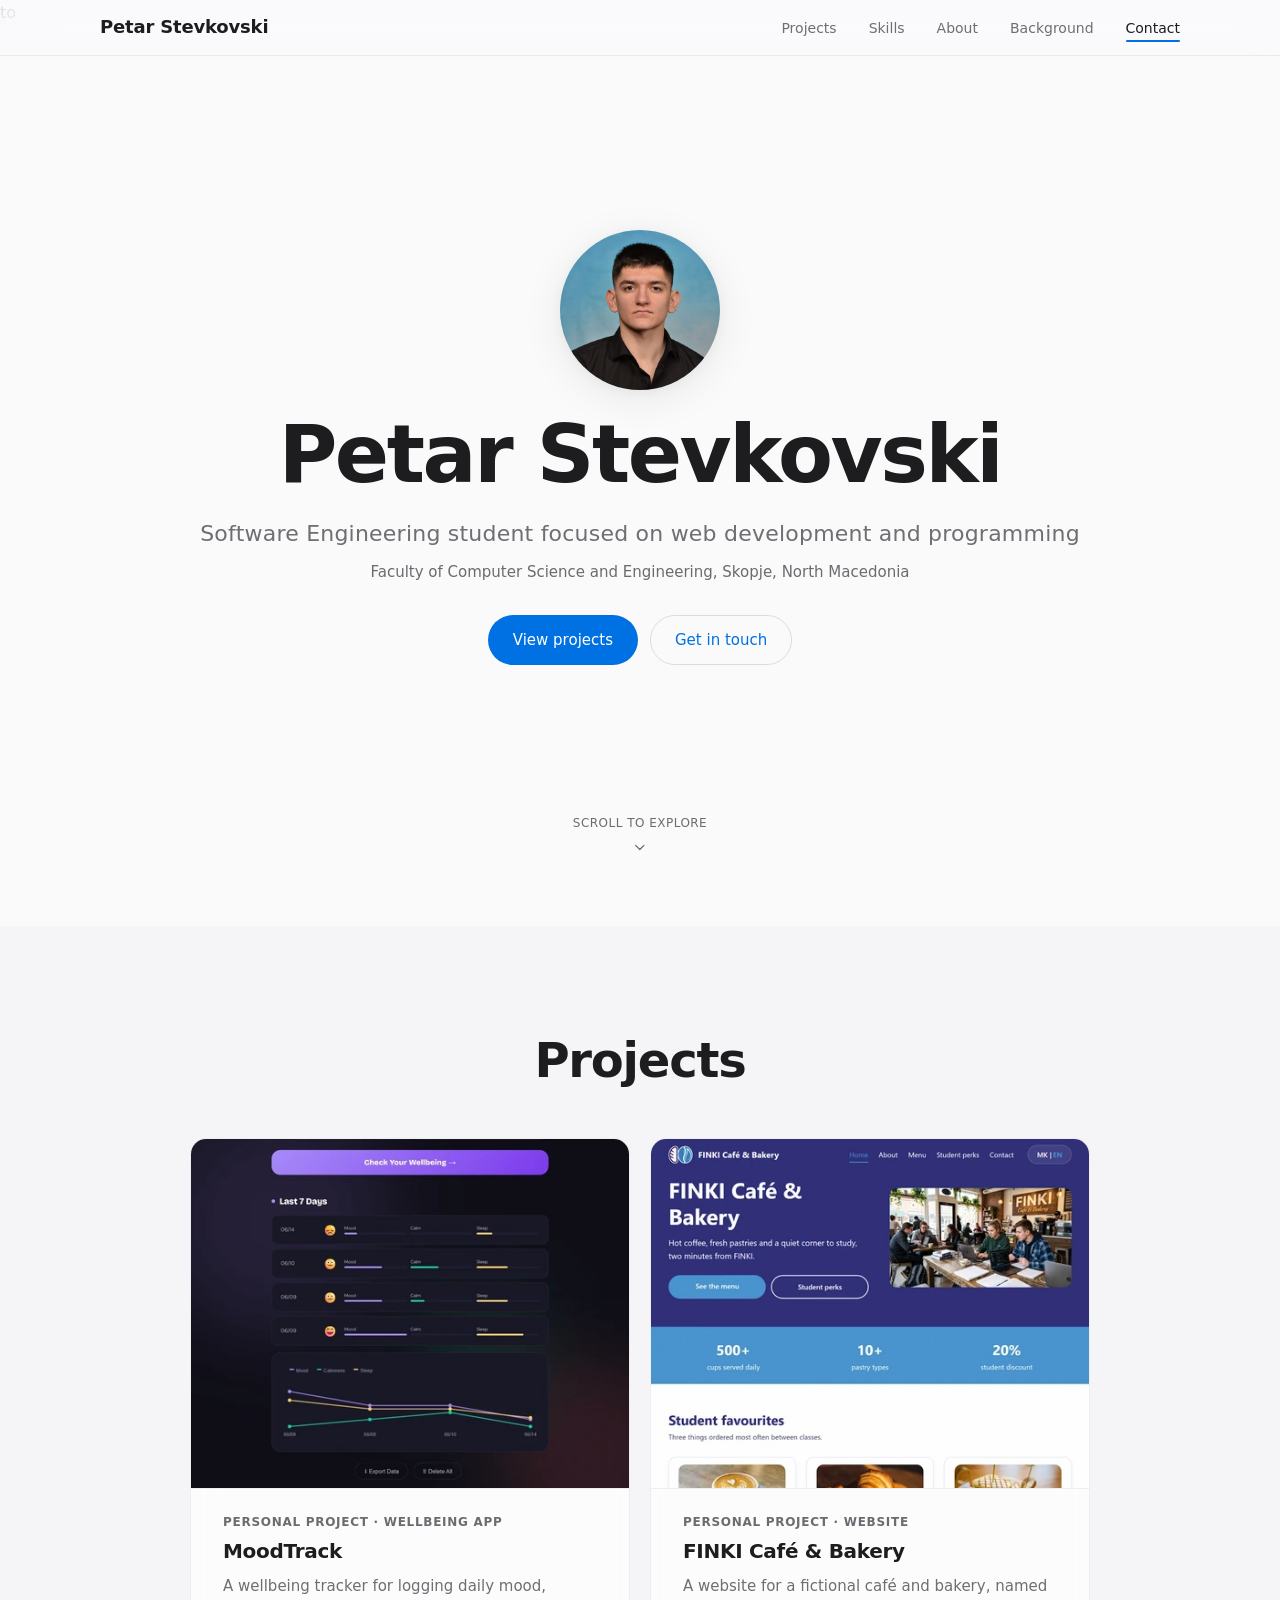
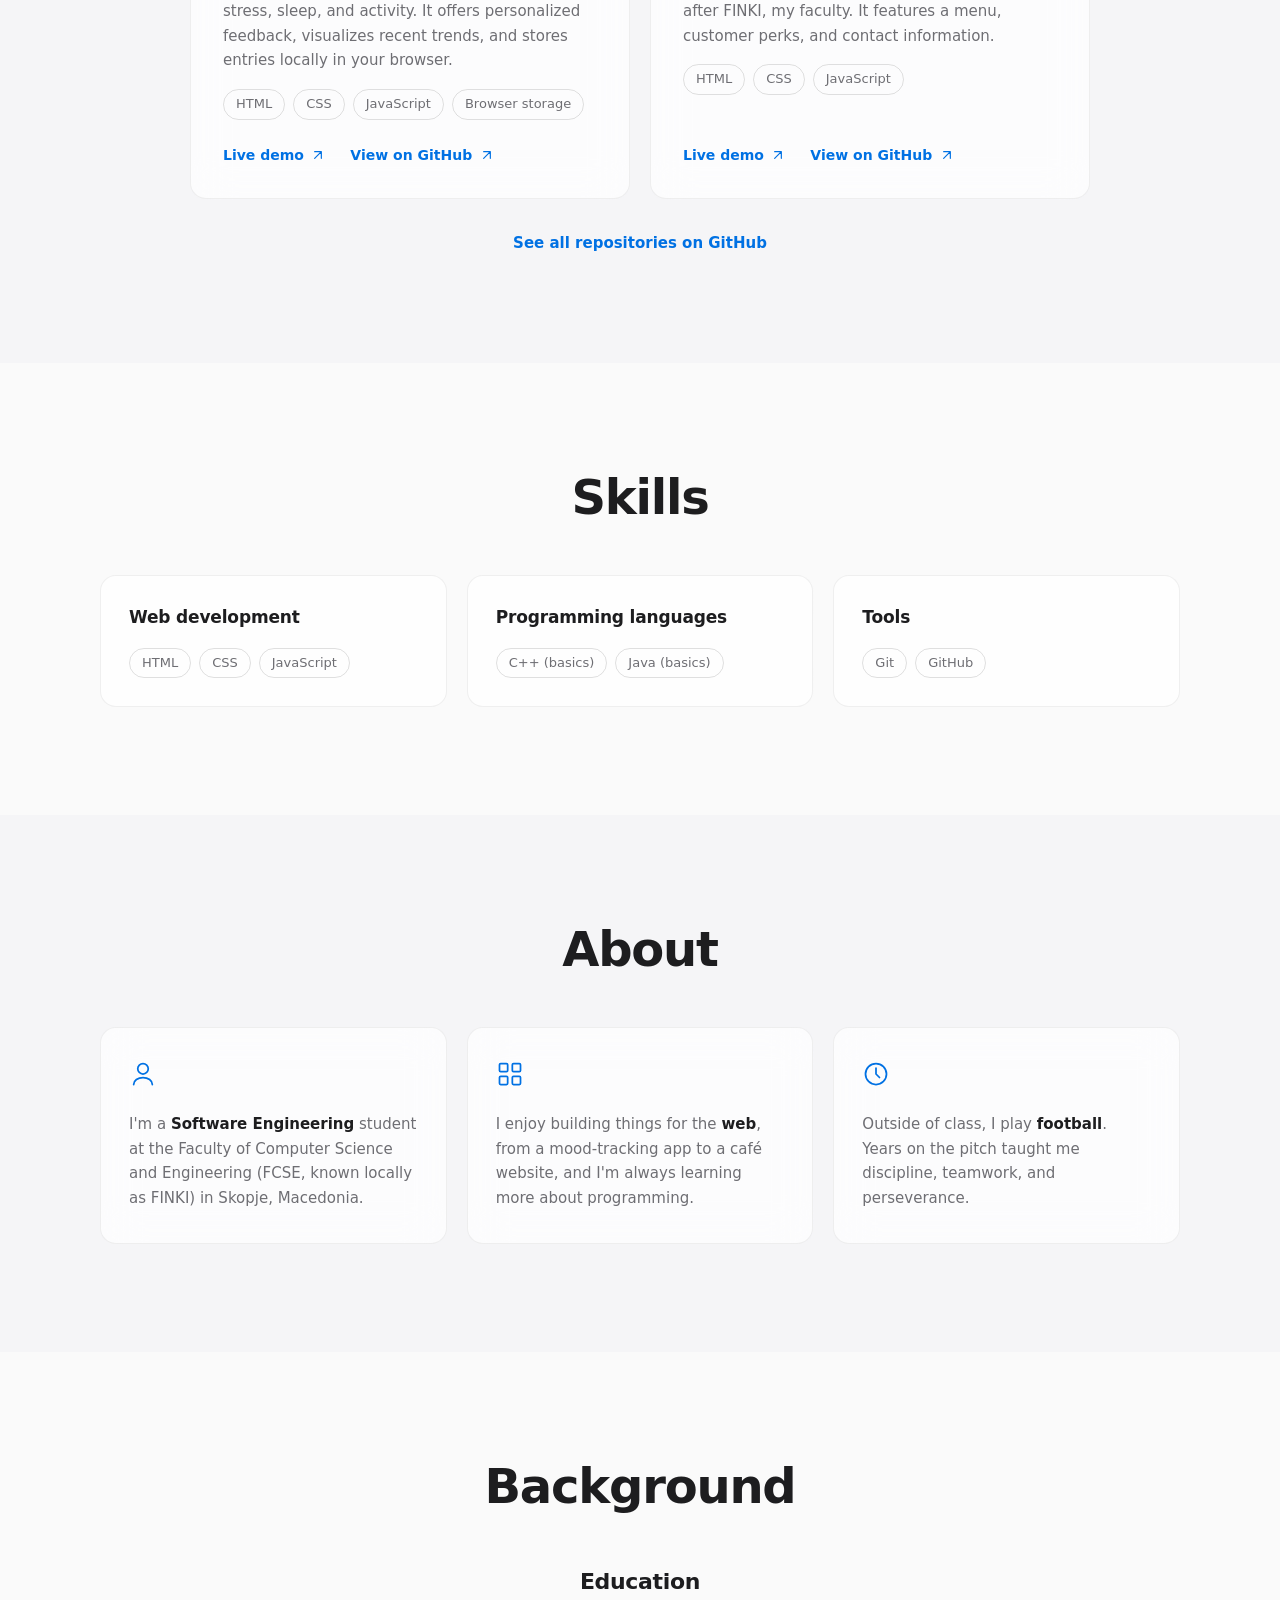
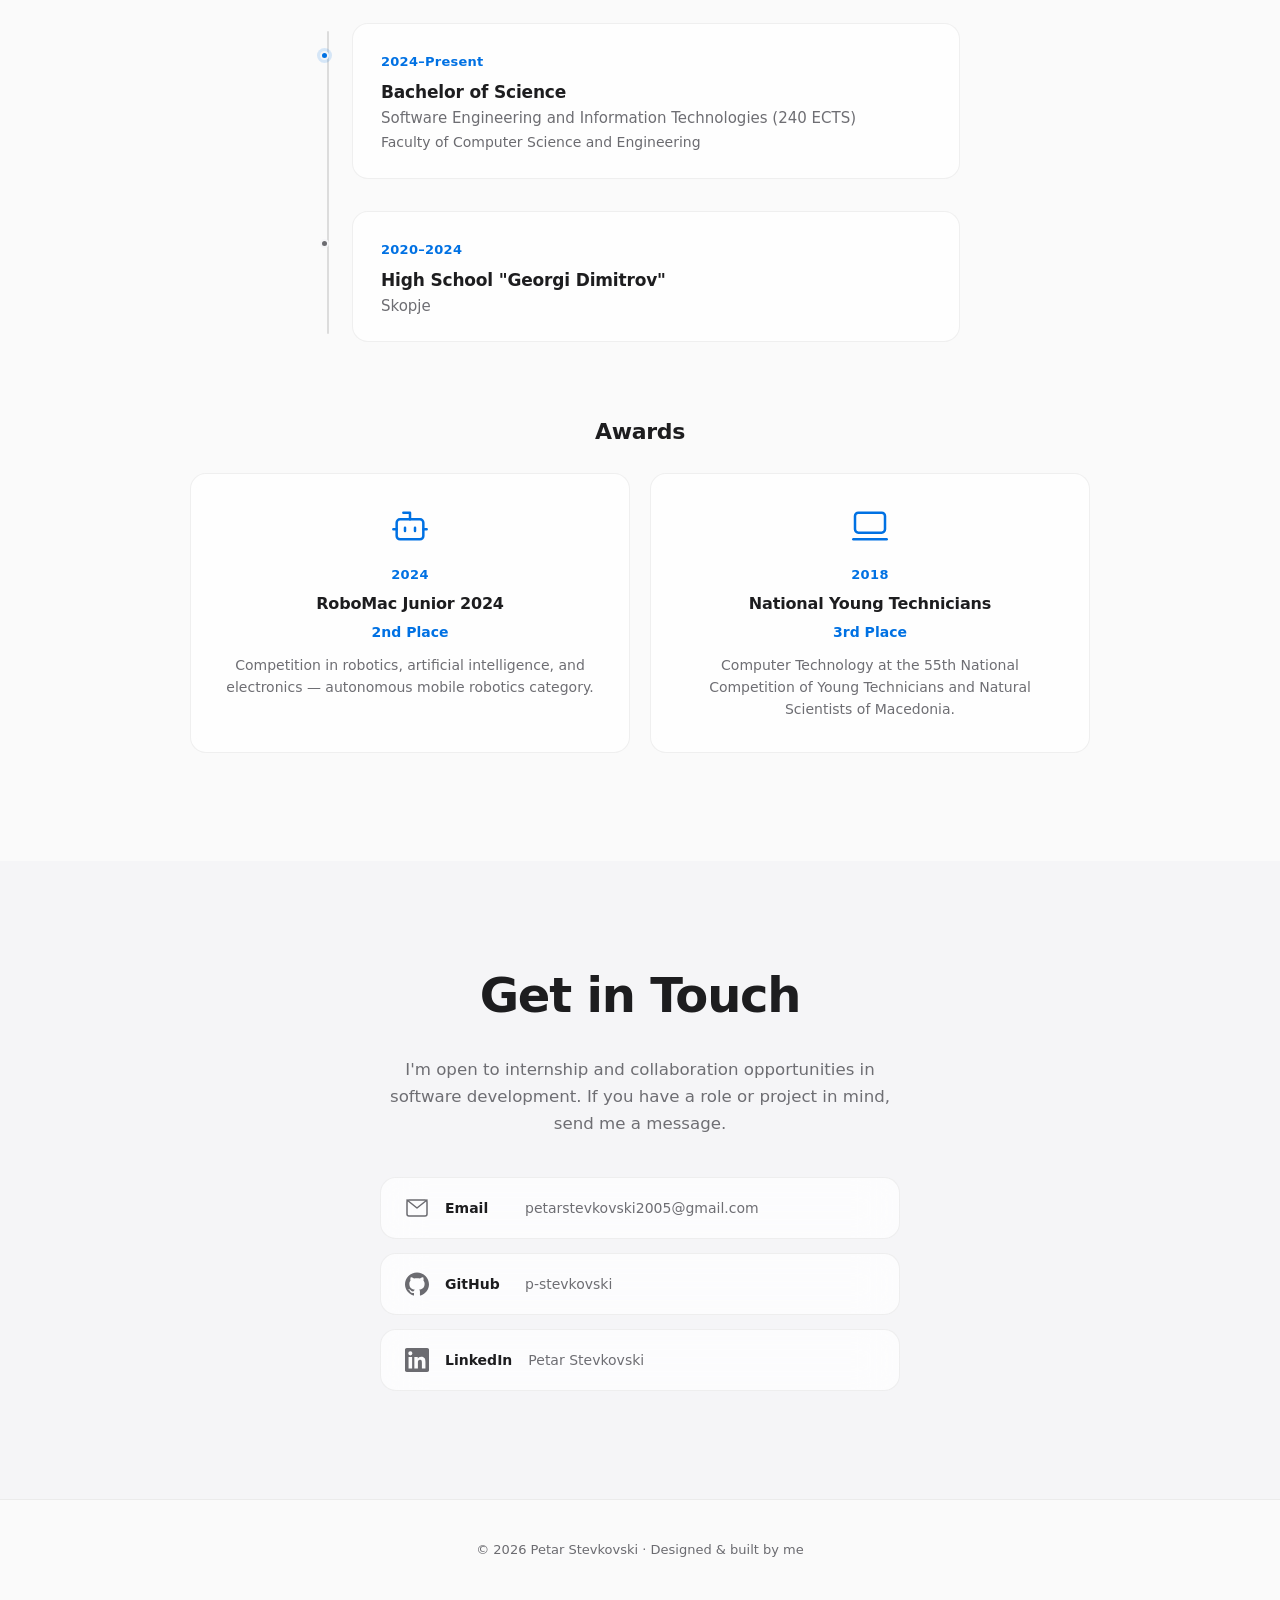
==== commit e2dd8144: "Update text" ====
--- a/index.html
+++ b/index.html
@@ -148,7 +148,7 @@
                     <div class="about-icon" aria-hidden="true">
                         <svg width="28" height="28" viewBox="0 0 24 24" fill="none" stroke="currentColor" stroke-width="1.5" stroke-linecap="round" stroke-linejoin="round"><path d="M12 12c2.5 0 4.5-2 4.5-4.5S14.5 3 12 3 7.5 5 7.5 7.5 9.5 12 12 12z"/><path d="M20 21c0-3.3-3.6-6-8-6s-8 2.7-8 6"/></svg>
                     </div>
-                    <p>I'm a <strong>Software Engineering</strong> student at the Faculty of Computer Science and Engineering (FCSE, known locally as FINKI) in Skopje, North Macedonia.</p>
+                    <p>I'm a <strong>Software Engineering</strong> student at the Faculty of Computer Science and Engineering (FCSE, known locally as FINKI) in Skopje, Macedonia.</p>
                 </div>
                 <div class="about-card glass-card reveal">
                     <div class="about-icon" aria-hidden="true">
--- a/style.css
+++ b/style.css
@@ -389,14 +389,14 @@
                 background 300ms var(--ease-smooth);
 }
 
-.glass-card:hover {
+.glass-card:is(a, button):hover {
     transform: translateY(-2px);
     box-shadow: 0 8px 30px rgba(0, 0, 0, 0.06),
                 0 2px 8px rgba(0, 0, 0, 0.03);
     background: var(--glass-bg-hover);
 }
 
-.glass-card:active {
+.glass-card:is(a, button):active {
     transform: translateY(0) scale(0.98);
     transition: transform 100ms ease-out;
 }
@@ -912,11 +912,11 @@
         transform: none;
     }
 
-    .glass-card:hover {
+    .glass-card:is(a, button):hover {
         transform: none;
     }
 
-    .glass-card:active {
+    .glass-card:is(a, button):active {
         transform: none;
     }
 
@@ -990,7 +990,7 @@
    Remove hover-only effects on touch
    ============================================================ */
 @media (hover: none) {
-    .glass-card:hover {
+    .glass-card:is(a, button):hover {
         transform: none;
         box-shadow: none;
         background: var(--glass-bg);
@@ -1055,7 +1055,7 @@
         --navbar-bg: rgba(16, 16, 18, 0.8); --navbar-bg-scrolled: rgba(16, 16, 18, 0.94);
     }
     .project-icon { background: rgba(41, 151, 255, 0.14); }
-    .glass-card:hover { box-shadow: 0 8px 30px rgba(0, 0, 0, 0.4); }
+    .glass-card:is(a, button):hover { box-shadow: 0 8px 30px rgba(0, 0, 0, 0.4); }
 }
 @media (prefers-color-scheme: dark) and (prefers-reduced-transparency: reduce) {
     :root { --glass-bg: rgba(44, 44, 46, 0.98); --glass-bg-hover: #3a3a3c; --navbar-bg: rgba(16, 16, 18, 0.98); --navbar-bg-scrolled: #101012; }
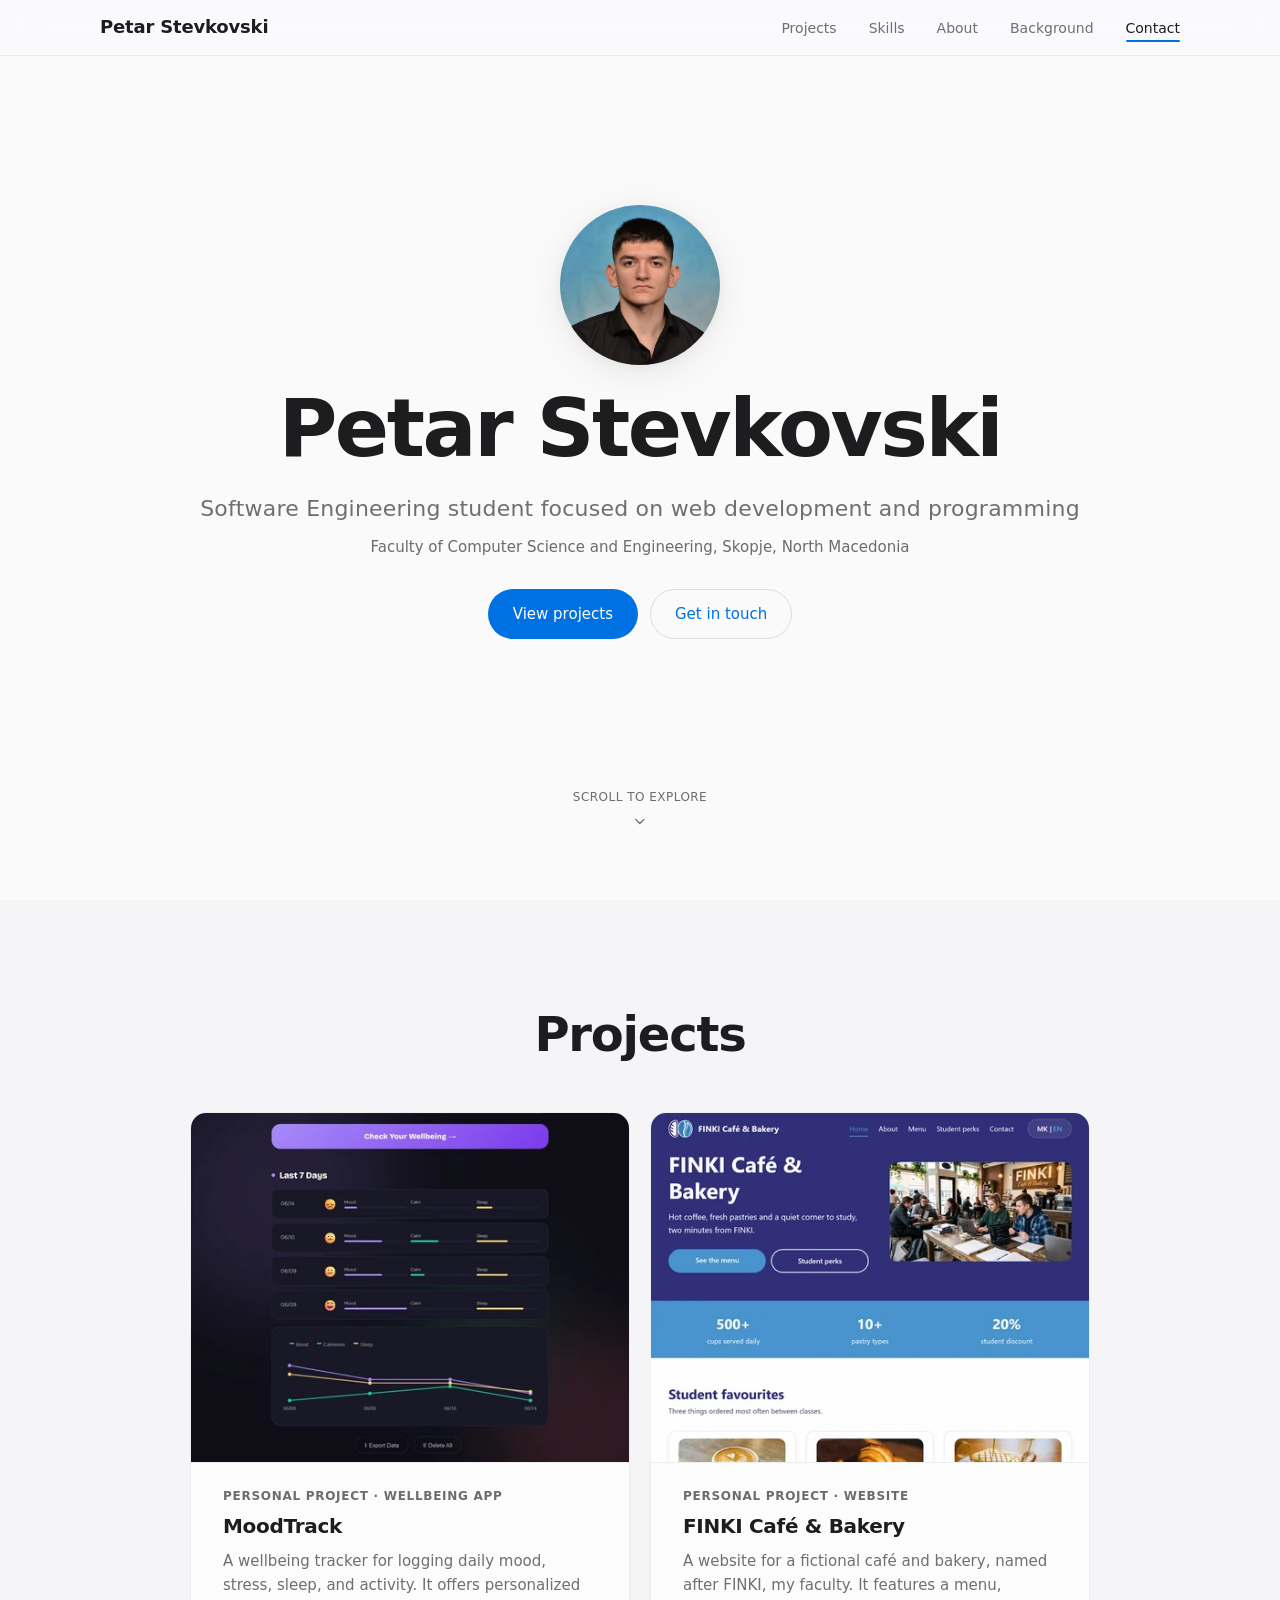
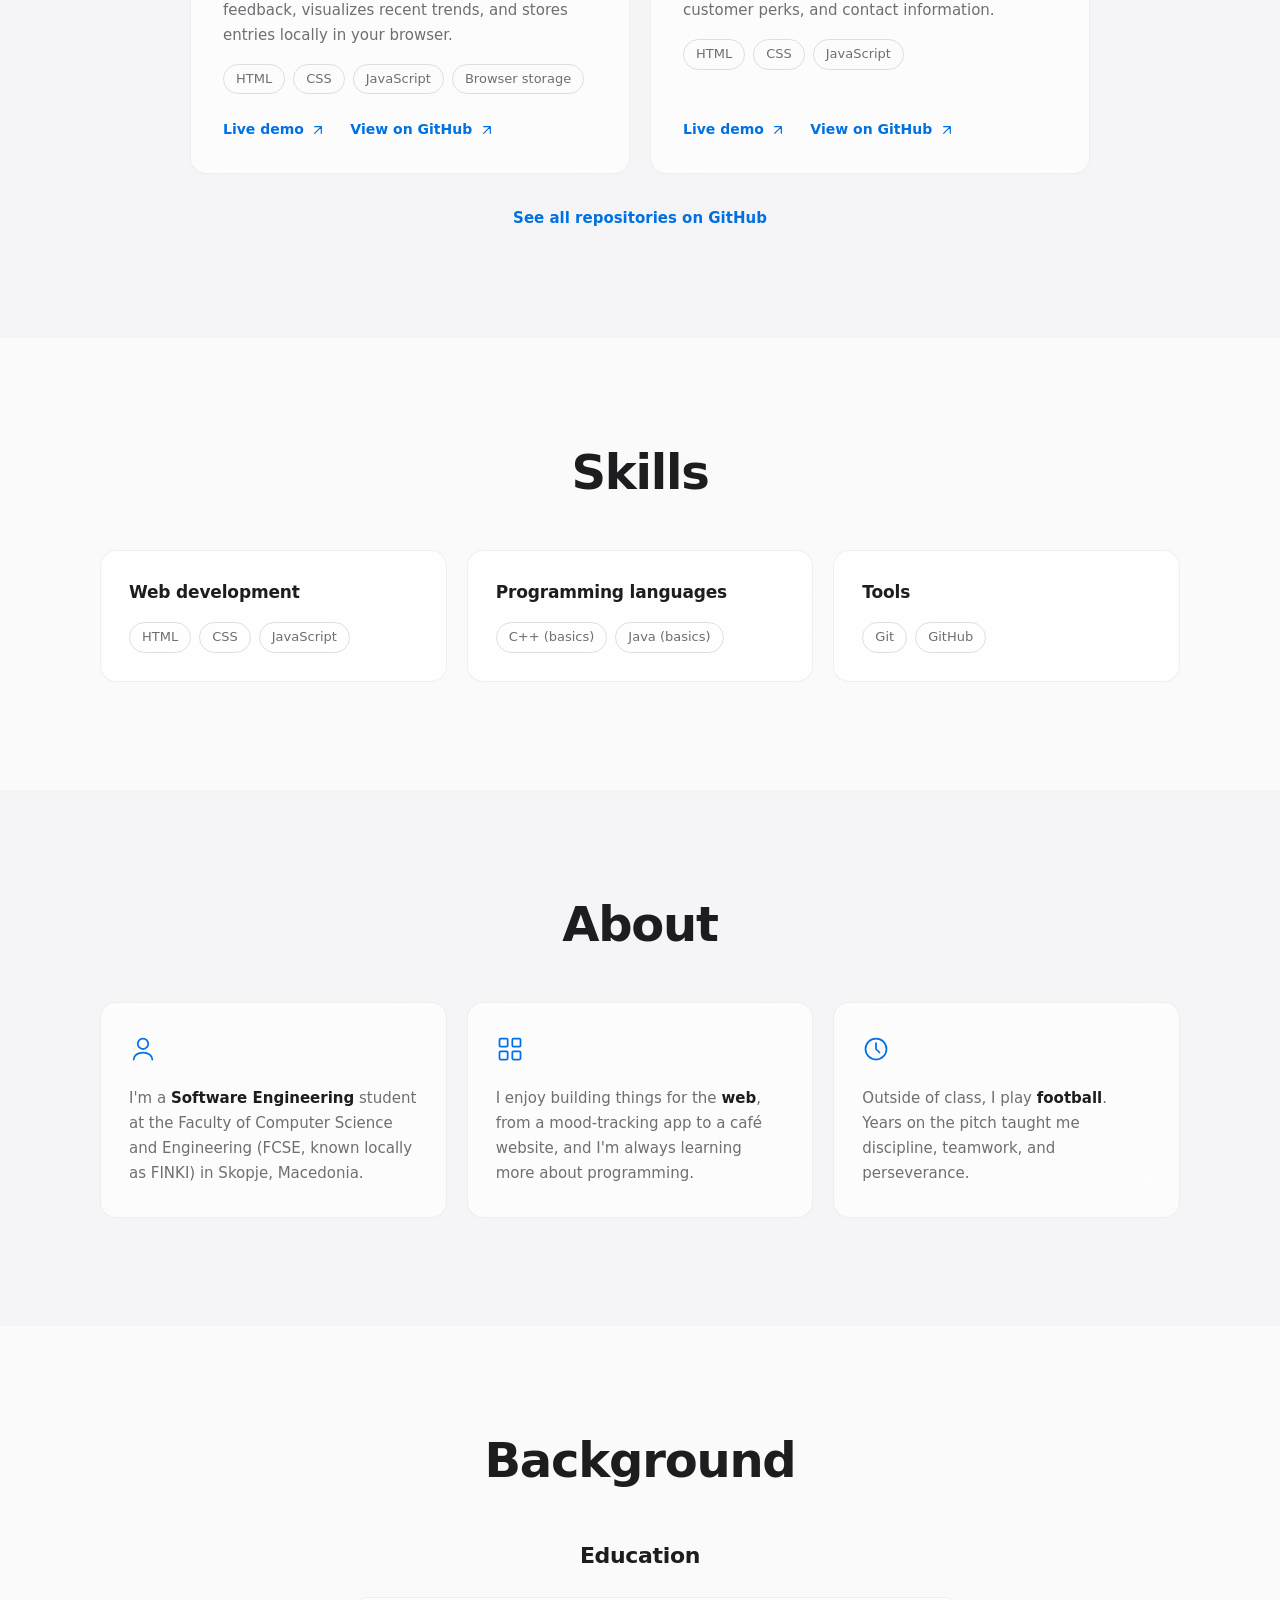
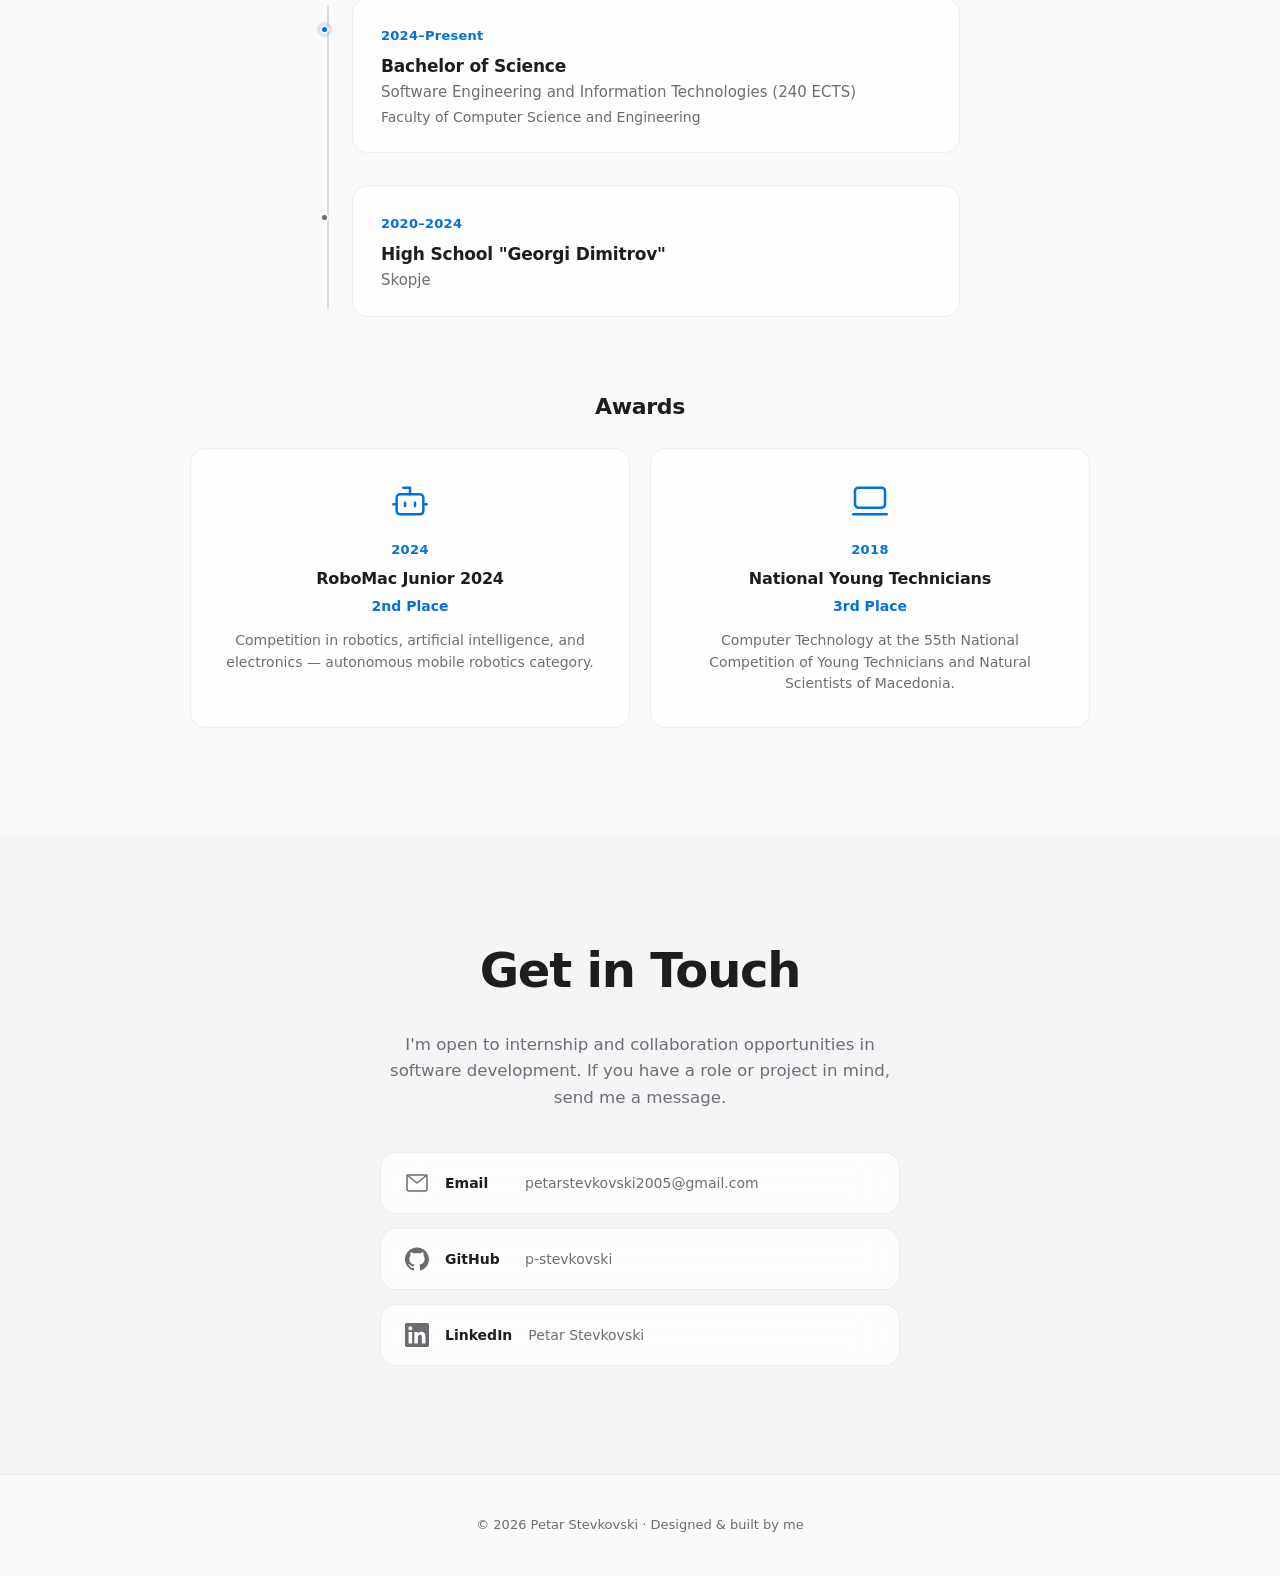
==== commit 836a56e1: "Add new favicon and og-image" ====
--- a/index.html
+++ b/index.html
@@ -11,11 +11,15 @@
     <meta property="og:title" content="Petar Stevkovski — Software Engineering Student" />
     <meta property="og:description" content="Projects, skills, and background of Petar Stevkovski, Software Engineering student at FCSE Skopje." />
     <meta property="og:type" content="website" />
-    <meta property="og:image" content="og-image.png" /> to <meta property="og:image" content="https://p-stevkovski.github.io/og-image.png" />
+    <meta property="og:image" content="https://p-stevkovski.github.io/og-image.png" />
+    <meta property="og:image:width" content="1200" />
+    <meta property="og:image:height" content="630" />
     <meta property="og:url" content="https://p-stevkovski.github.io/" />
     <meta property="og:image:alt" content="Petar Stevkovski — Software Engineering Student" />
     <meta name="twitter:card" content="summary_large_image" />
+    <meta name="twitter:image" content="https://p-stevkovski.github.io/og-image.png" />
     <link rel="apple-touch-icon" sizes="180x180" href="apple-touch-icon.png">
+    <link rel="icon" href="favicon.ico" sizes="48x48">
     <link rel="icon" type="image/png" sizes="32x32" href="favicon-32x32.png">
     <link rel="icon" type="image/png" sizes="16x16" href="favicon-16x16.png">
     <link rel="manifest" href="site.webmanifest">
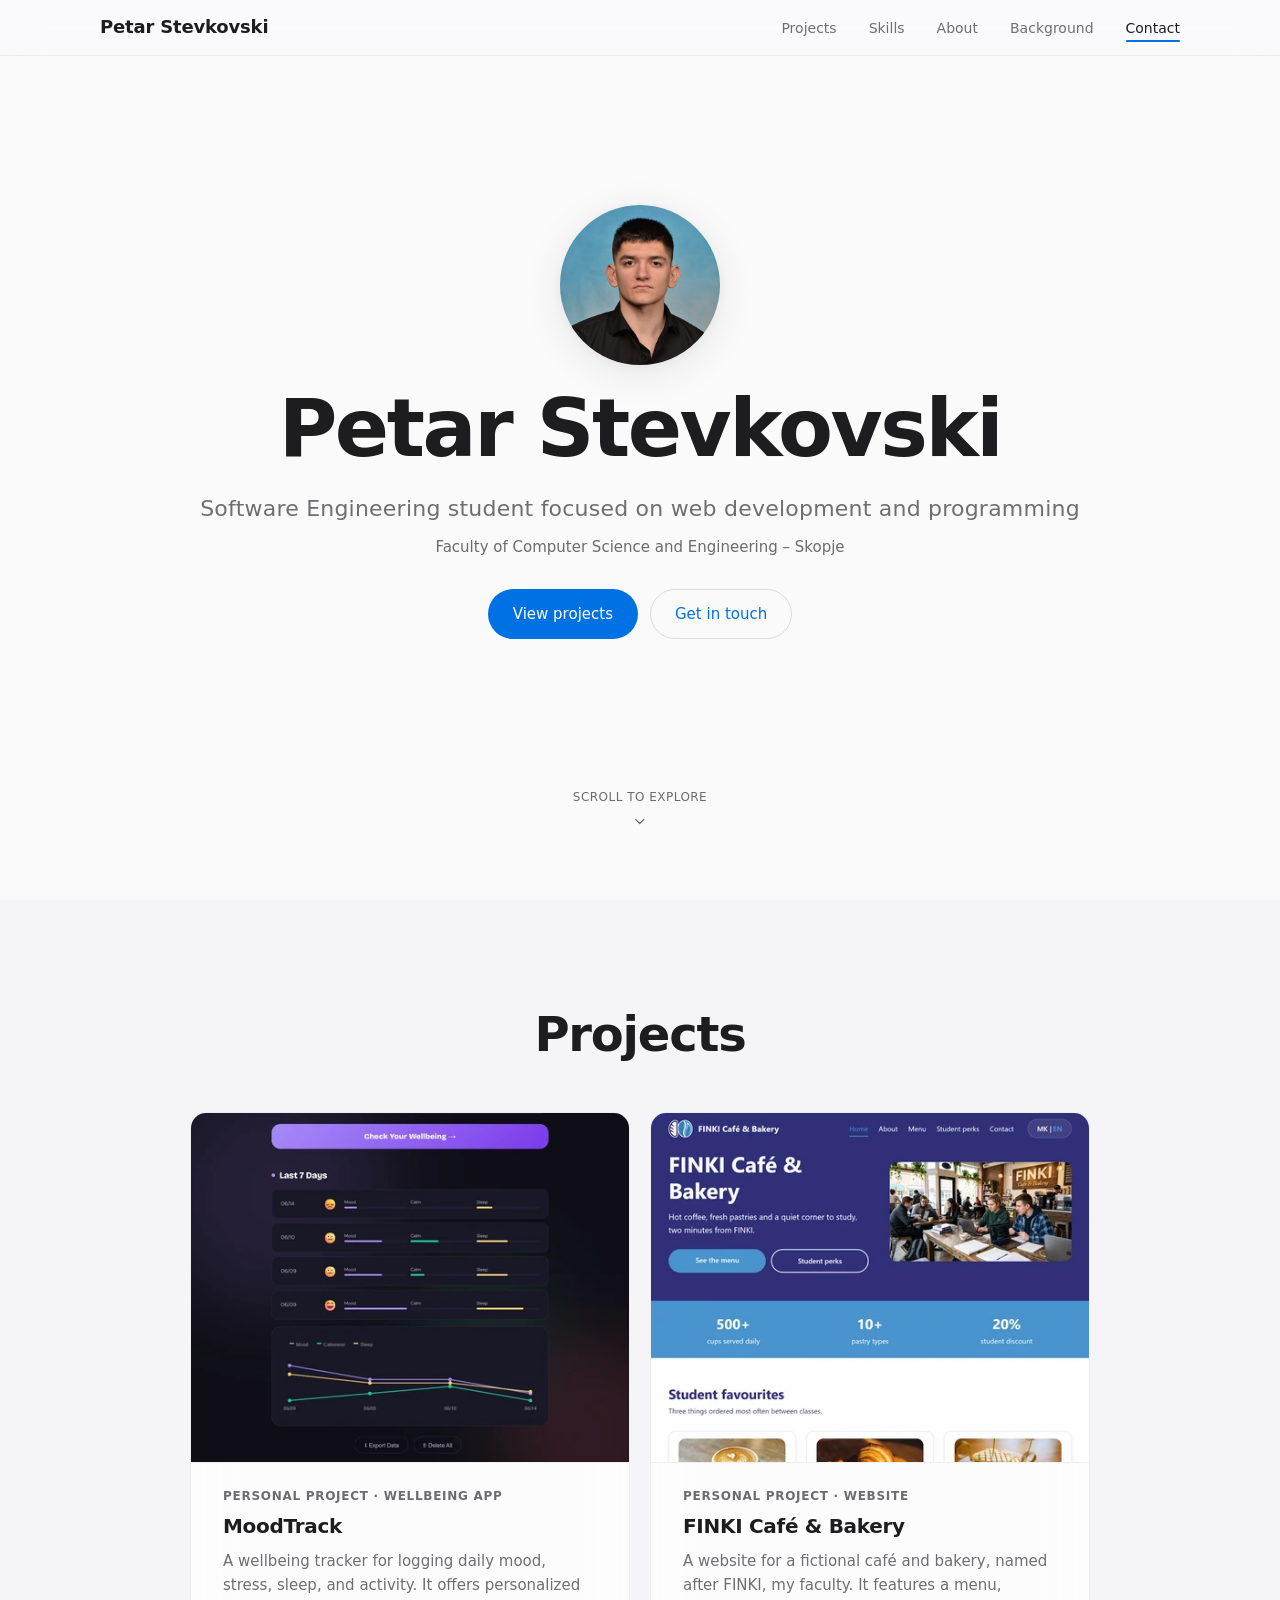
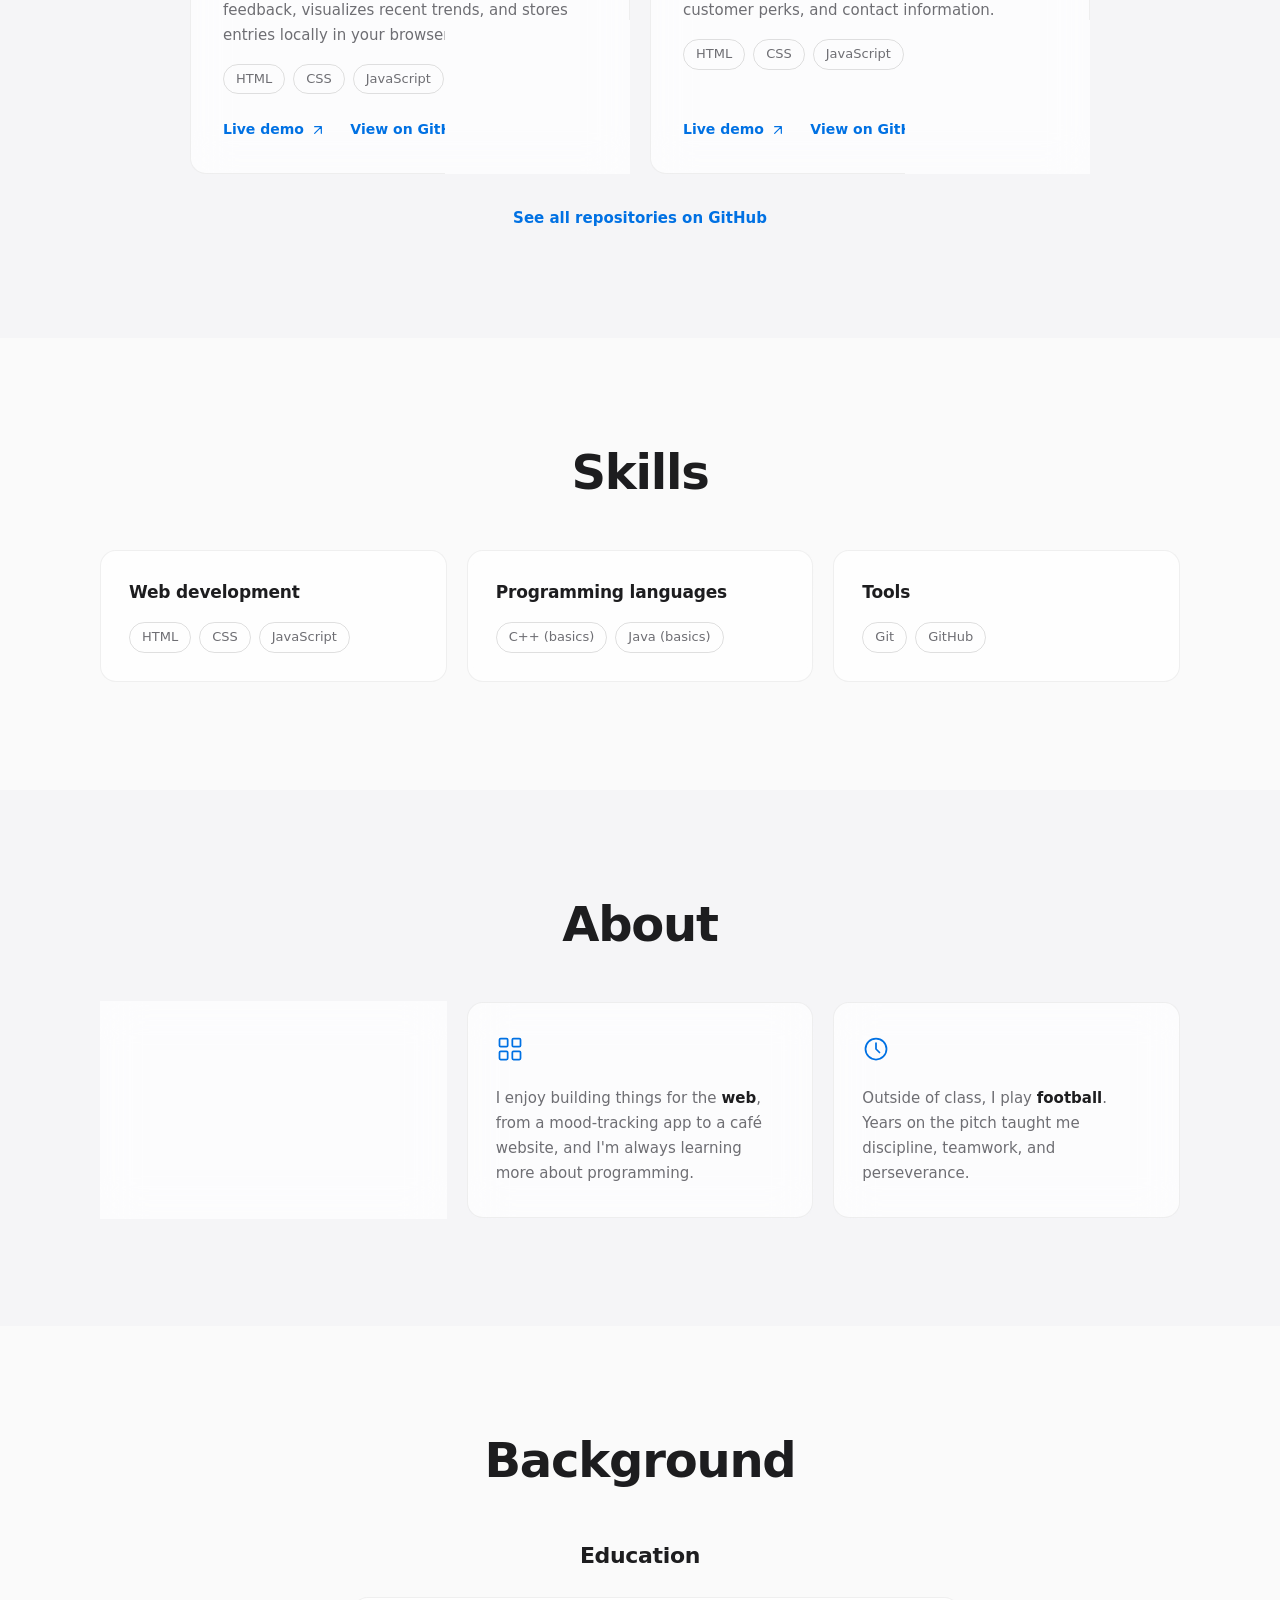
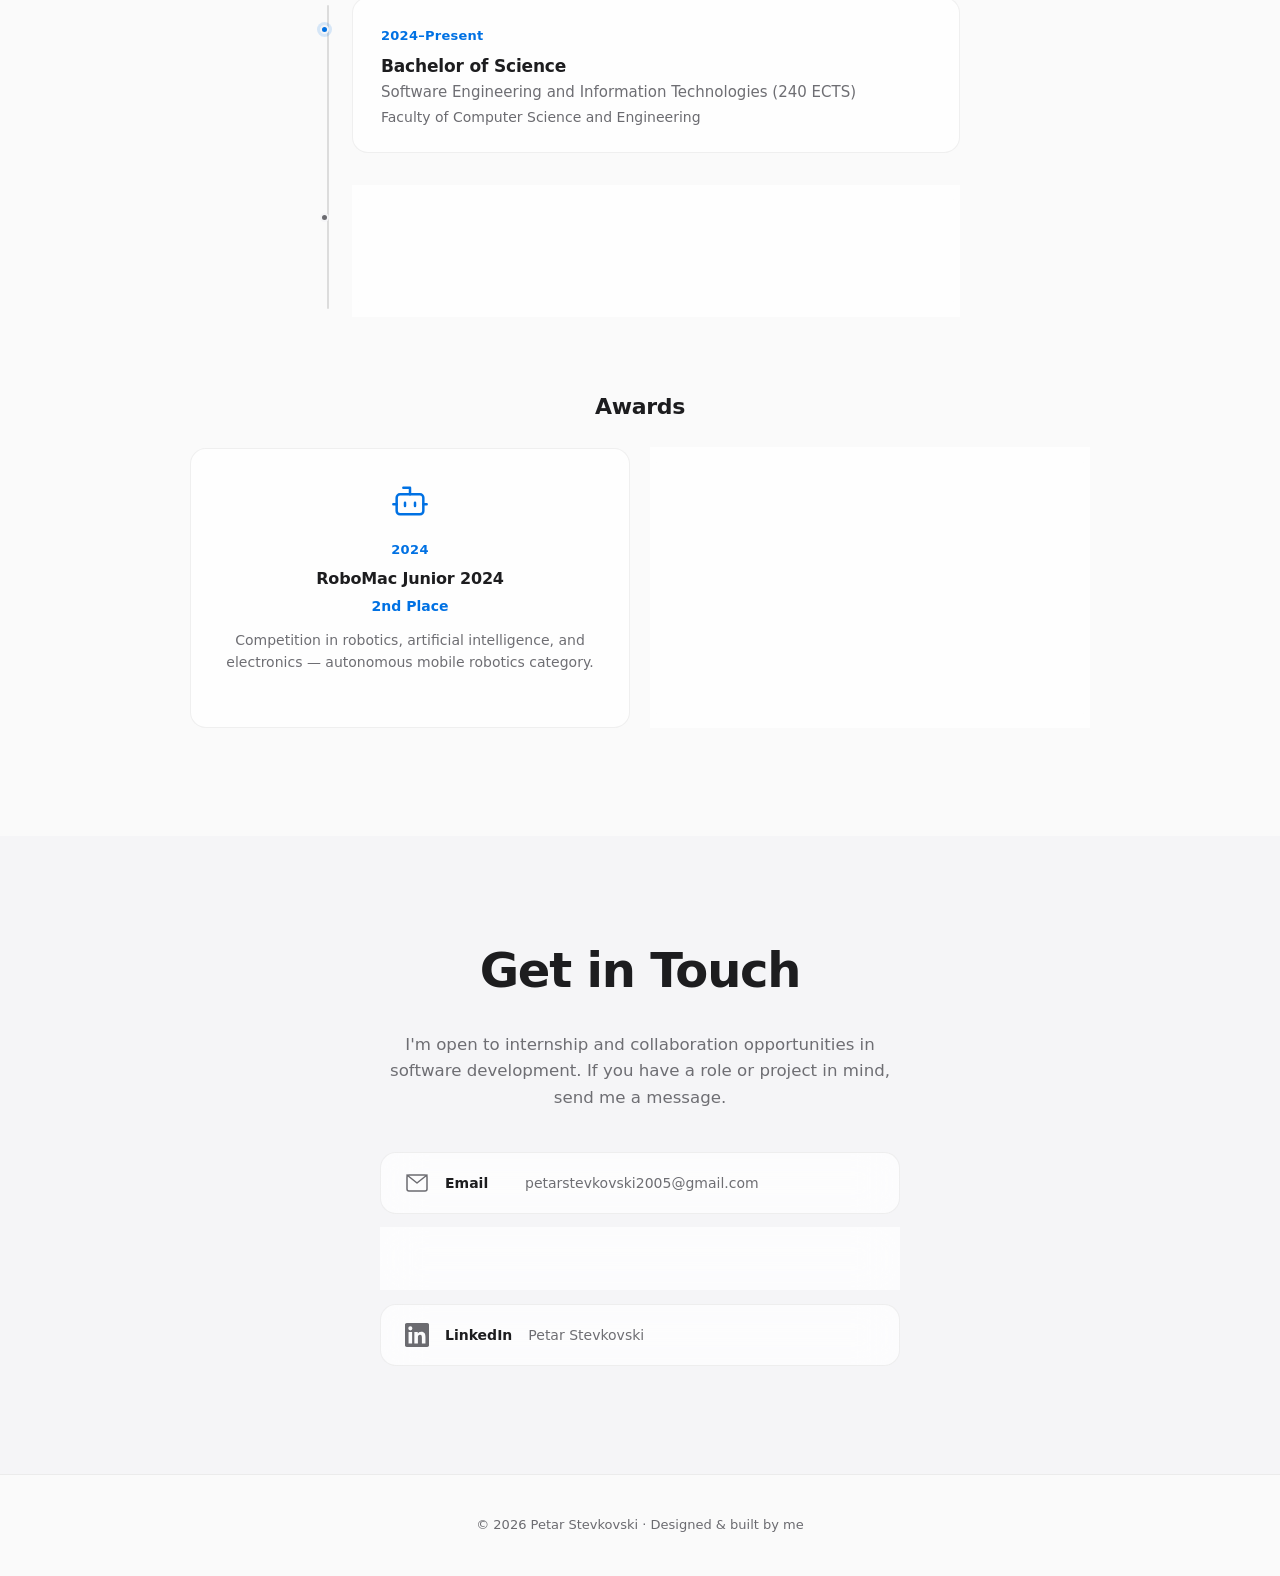
==== commit ba509a33: "Update wording and og-image" ====
--- a/index.html
+++ b/index.html
@@ -58,7 +58,7 @@
             </div>
             <h1 class="hero-title reveal">Petar Stevkovski</h1>
             <p class="hero-subtitle reveal">Software Engineering student focused on web development and programming</p>
-            <p class="hero-meta reveal">Faculty of Computer Science and Engineering, Skopje, North Macedonia</p>
+            <p class="hero-meta reveal">Faculty of Computer Science and Engineering – Skopje</p>
             <div class="hero-ctas reveal">
                 <a class="btn btn-primary" href="#projects">View projects</a>
                 <a class="btn btn-secondary" href="#contact">Get in touch</a>
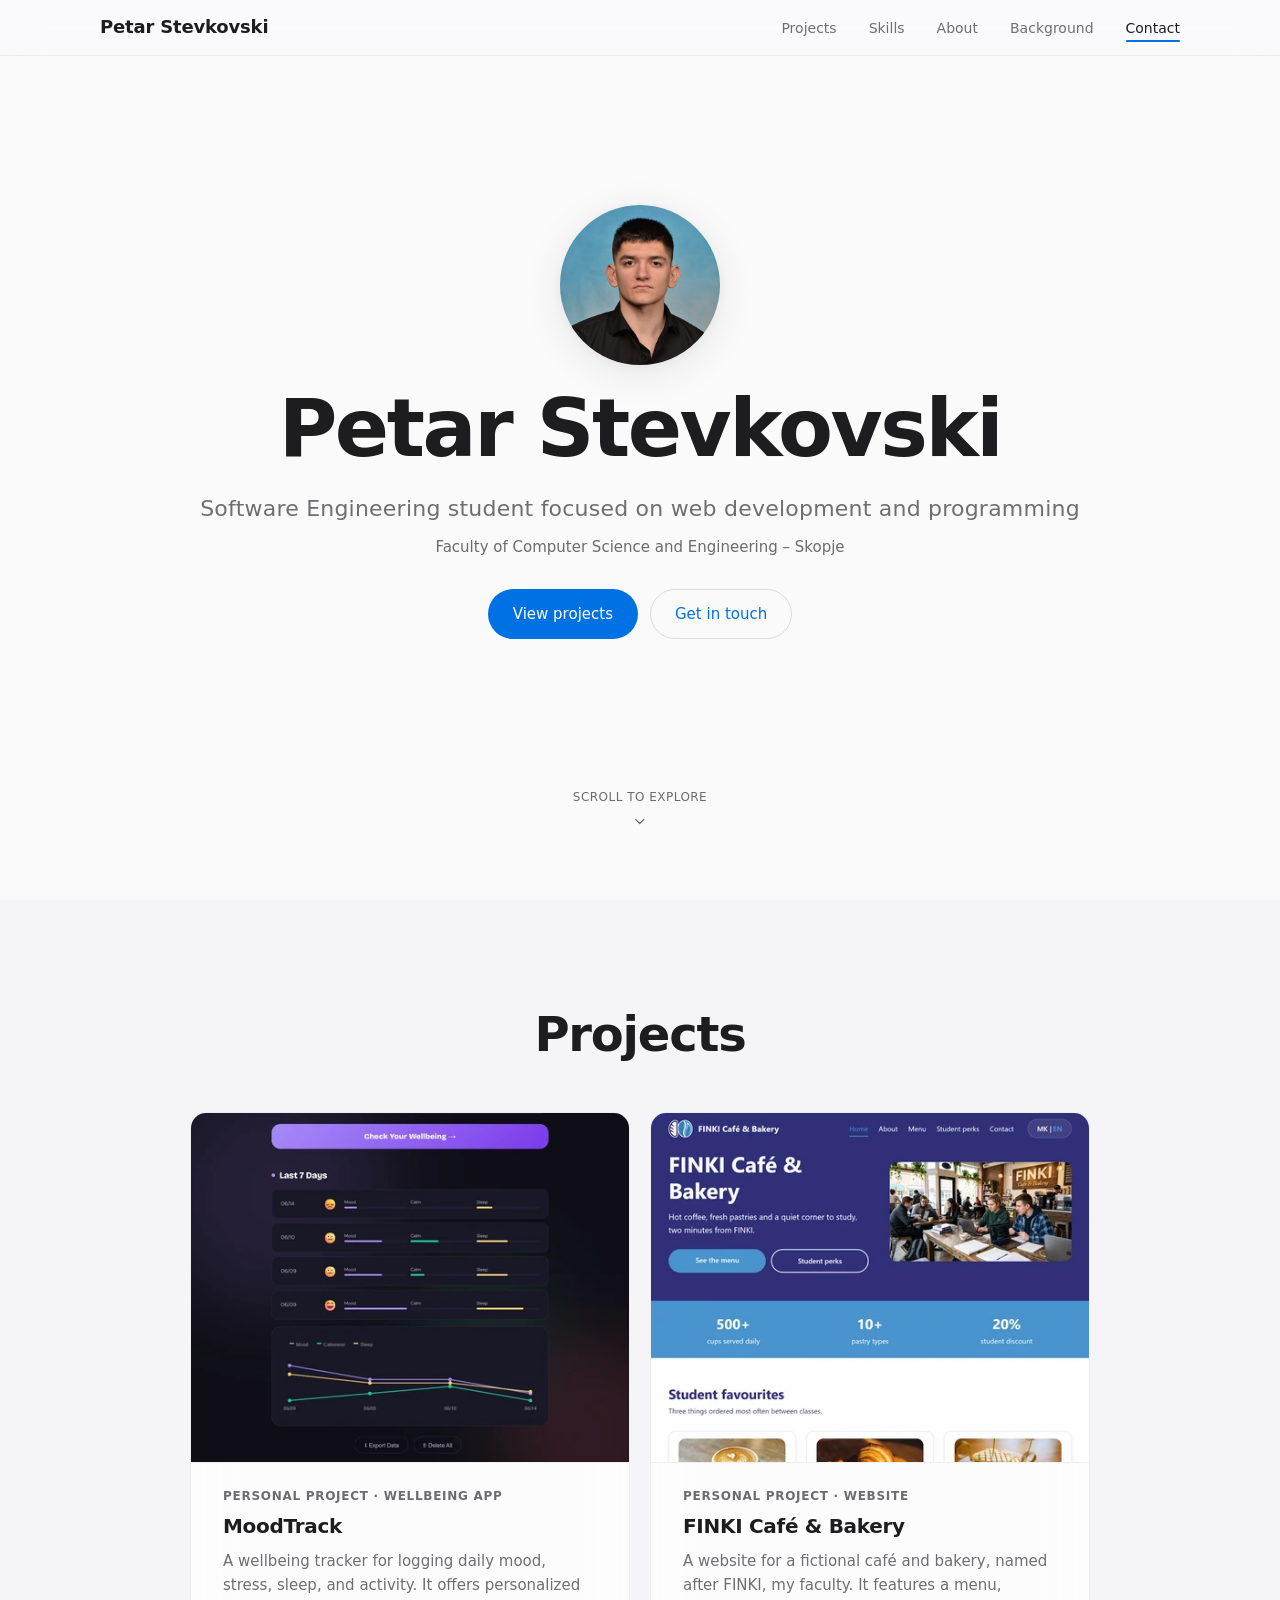
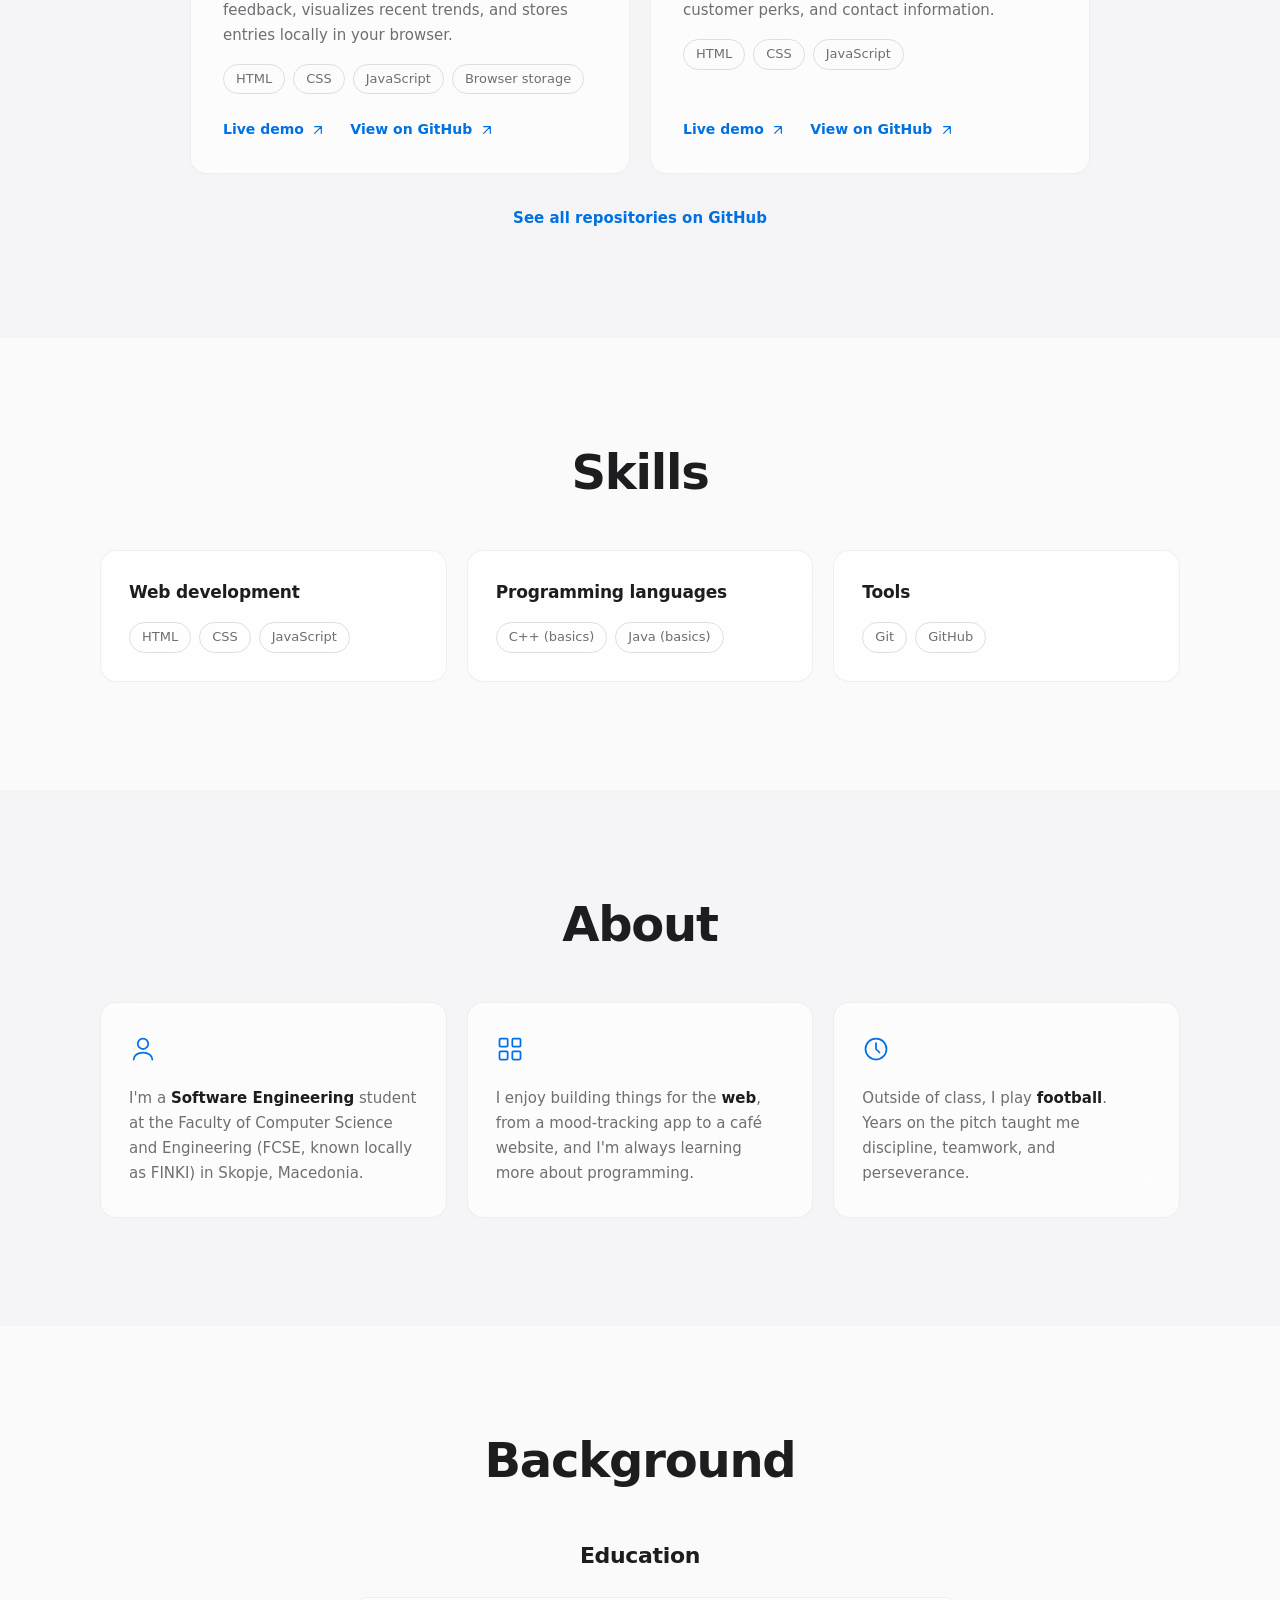
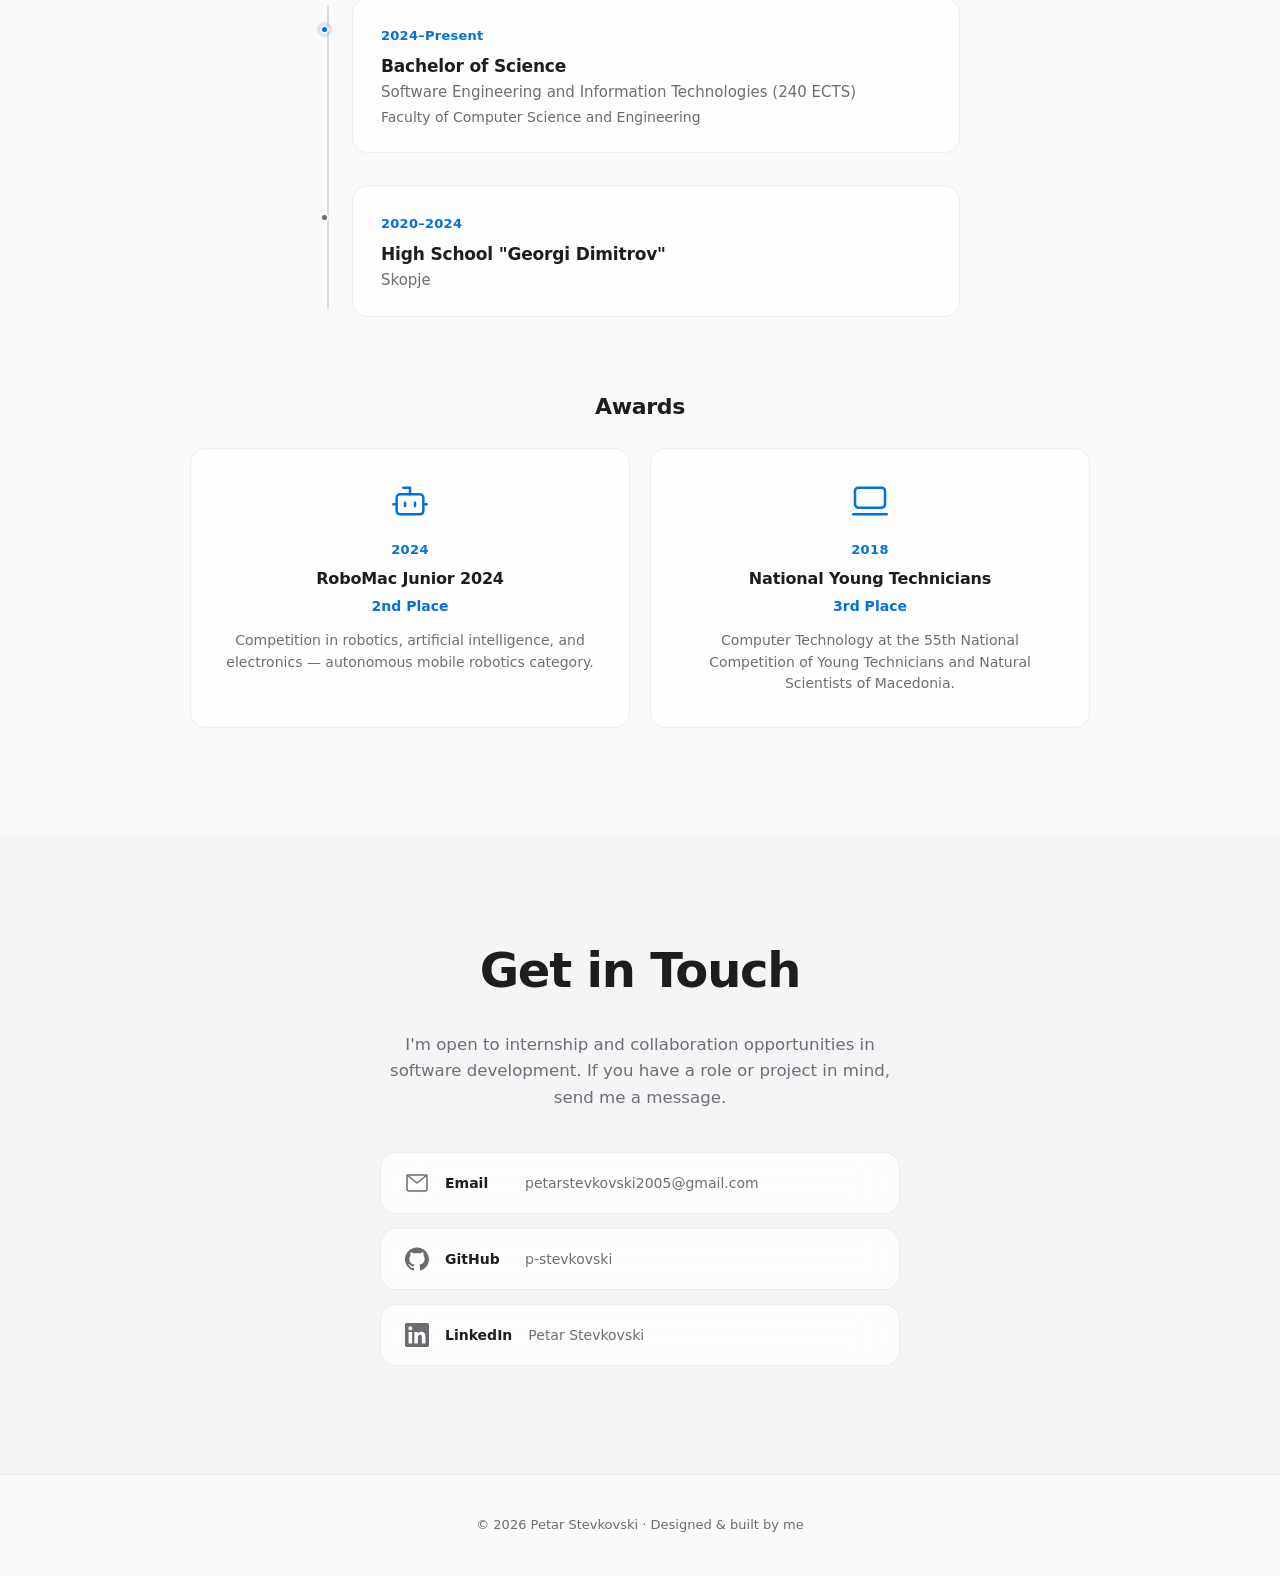
==== commit 139e5c24: "Shorten title to name and surname" ====
--- a/index.html
+++ b/index.html
@@ -3,7 +3,7 @@
 <head>
     <meta charset="UTF-8" />
     <meta name="viewport" content="width=device-width, initial-scale=1.0" />
-    <title>Petar Stevkovski — Software Engineering Student in Skopje</title>
+    <title>Petar Stevkovski</title>
     <meta name="description" content="Petar Stevkovski is a Software Engineering student at the Faculty of Computer Science and Engineering (FCSE) in Skopje, building web apps and learning programming, including projects like MoodTrack." />
     <meta name="color-scheme" content="light dark" />
     <meta name="theme-color" content="#fafafa" media="(prefers-color-scheme: light)" />
@@ -54,7 +54,7 @@
     <section class="hero" id="hero">
         <div class="hero-content">
             <div class="hero-photo-wrap reveal">
-                <img src="images/me.webp" alt="Portrait of Petar Stevkovski" class="hero-photo" width="160" height="160" />
+                <img src="images/me.webp" alt="Portrait of Petar Stevkovski" class="hero-photo" width="600" height="600" />
             </div>
             <h1 class="hero-title reveal">Petar Stevkovski</h1>
             <p class="hero-subtitle reveal">Software Engineering student focused on web development and programming</p>
